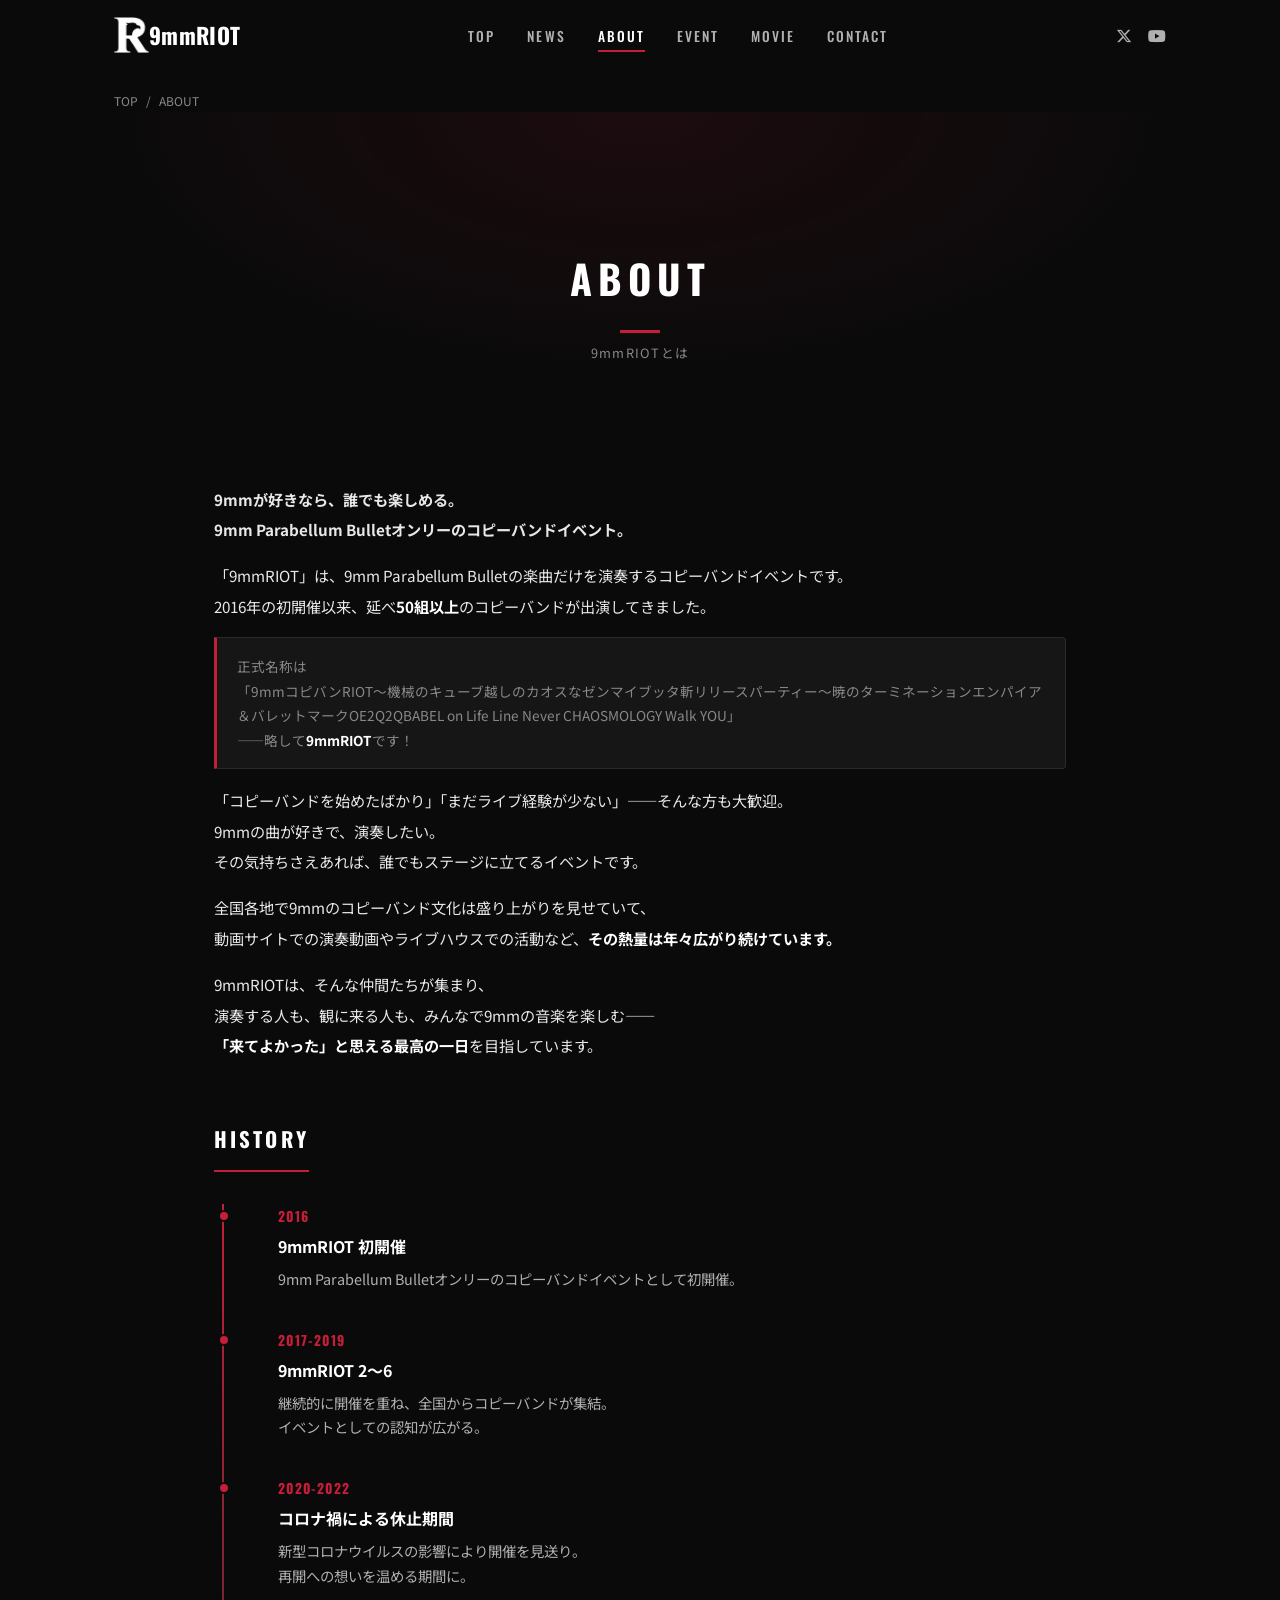
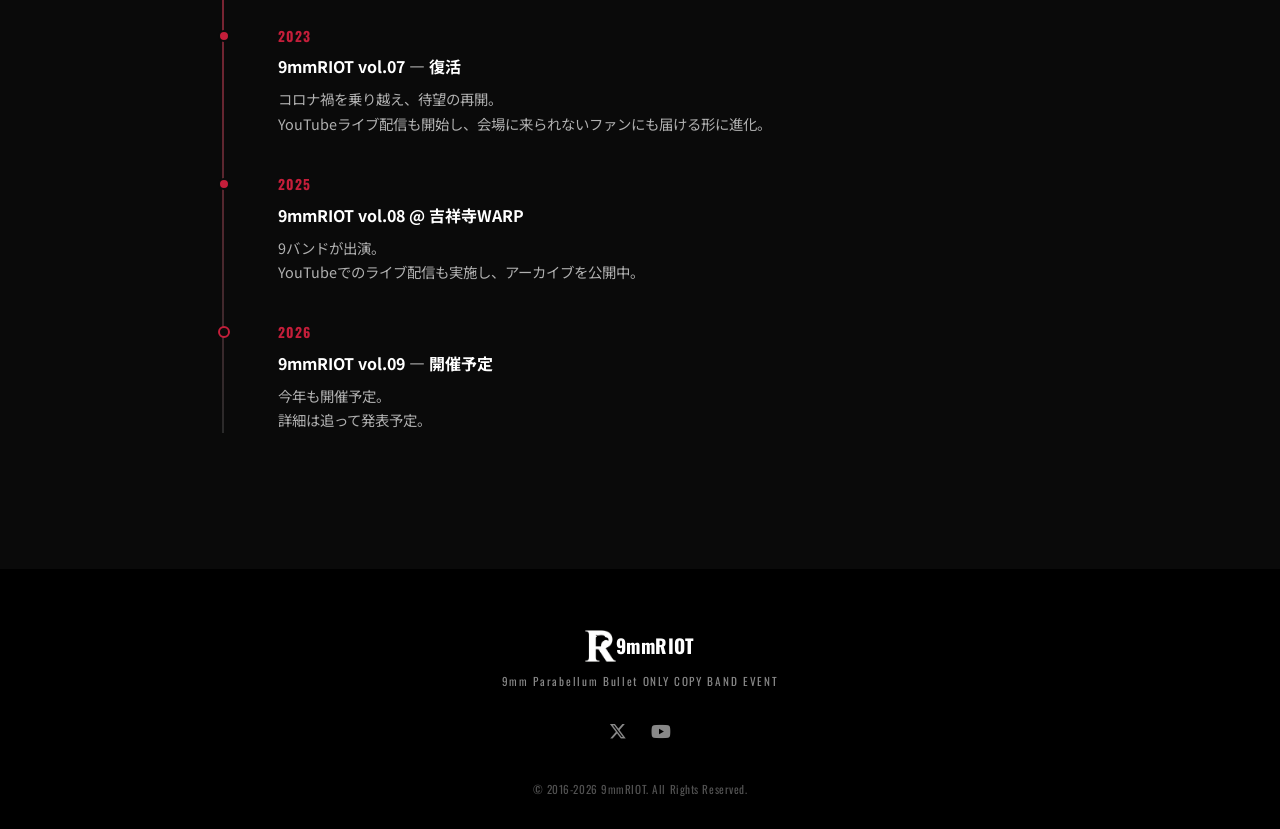
==== pages/about.html @ bd8f4d12 "HISTORY: 「過去最多の」を削除" ====
<!DOCTYPE html>
<html lang="ja">
<head>
  <meta charset="UTF-8">
  <meta name="viewport" content="width=device-width, initial-scale=1.0">
  <title>ABOUT - 9mmRIOT</title>
  <meta name="description" content="9mmRIOTについて。2016年から続く9mm Parabellum Bulletオンリーのコピーバンドイベントの歴史と想い。">
  <link rel="icon" href="../favicon.svg" type="image/svg+xml">
  <link rel="icon" href="../images/logo.png" type="image/png">
  <link rel="apple-touch-icon" href="../images/logo.png">
  <link rel="preconnect" href="https://fonts.googleapis.com">
  <link rel="preconnect" href="https://fonts.gstatic.com" crossorigin>
  <link href="https://fonts.googleapis.com/css2?family=Noto+Sans+JP:wght@400;500;700;900&family=Oswald:wght@400;500;600;700&display=swap" rel="stylesheet">
  <link rel="stylesheet" href="https://cdnjs.cloudflare.com/ajax/libs/font-awesome/6.5.1/css/all.min.css">
  <link rel="stylesheet" href="../CSS/style.css">
</head>
<body>

  <!-- HEADER -->
  <header class="site-header scrolled" id="header">
    <div class="header-inner">
      <a href="../index.html" class="site-logo">
        <img src="../images/logo.png" alt="9mmRIOT" class="logo-img">
        <span class="logo-text"><span class="logo-9mm">9mm</span><span class="logo-riot">RIOT</span></span>
      </a>
      <nav class="global-nav" id="globalNav">
        <ul class="nav-list">
          <li><a href="../index.html" class="nav-link">TOP</a></li>
          <li><a href="../index.html#news" class="nav-link">NEWS</a></li>
          <li><a href="about.html" class="nav-link active">ABOUT</a></li>
          <li><a href="event.html" class="nav-link">EVENT</a></li>
          <li><a href="../index.html#movie" class="nav-link">MOVIE</a></li>
          <li><a href="../index.html#contact" class="nav-link">CONTACT</a></li>
        </ul>
      </nav>
      <div class="header-sns">
        <a href="https://x.com/9mmRIOT" target="_blank" rel="noopener" aria-label="X (Twitter)"><i class="fa-brands fa-x-twitter"></i></a>
        <a href="https://www.youtube.com/channel/UCzkWViUs8ESkLUqMBKte0iw" target="_blank" rel="noopener" aria-label="YouTube"><i class="fa-brands fa-youtube"></i></a>
      </div>
      <button class="hamburger" id="hamburger" aria-label="メニューを開く">
        <span></span><span></span><span></span>
      </button>
    </div>
  </header>

  <!-- BREADCRUMB -->
  <div class="breadcrumb">
    <a href="../index.html">TOP</a><span>/</span>ABOUT
  </div>

  <!-- PAGE HEADER -->
  <div class="page-header">
    <div class="container">
      <h1 class="section-title">ABOUT</h1>
      <p class="section-subtitle">9mmRIOTとは</p>
    </div>
  </div>

  <!-- PAGE BODY -->
  <div class="page-body">
    <div class="container">

      <!-- 理念 -->
      <section class="about-section">
        <div class="about-section-block">
          <p class="about-page-lead">
            9mmが好きなら、誰でも楽しめる。<br>
            9mm Parabellum Bulletオンリーのコピーバンドイベント。
          </p>
          <p>
            「9mmRIOT」は、9mm Parabellum Bulletの楽曲だけを演奏するコピーバンドイベントです。<br>
            2016年の初開催以来、延べ<strong>50組以上</strong>のコピーバンドが出演してきました。
          </p>
          <p class="about-fullname">
            正式名称は<br>
            「9mmコピバンRIOT〜機械のキューブ越しのカオスなゼンマイブッタ斬リリースパーティー〜暁のターミネーションエンパイア＆バレットマークOE2Q2QBABEL on Life Line Never CHAOSMOLOGY Walk YOU」<br>
            ——略して<strong>9mmRIOT</strong>です！
          </p>
          <p>
            「コピーバンドを始めたばかり」「まだライブ経験が少ない」——そんな方も大歓迎。<br>
            9mmの曲が好きで、演奏したい。<br>
            その気持ちさえあれば、誰でもステージに立てるイベントです。
          </p>
          <p>
            全国各地で9mmのコピーバンド文化は盛り上がりを見せていて、<br>
            動画サイトでの演奏動画やライブハウスでの活動など、<strong>その熱量は年々広がり続けています。</strong>
          </p>
          <p>
            9mmRIOTは、そんな仲間たちが集まり、<br>
            演奏する人も、観に来る人も、みんなで9mmの音楽を楽しむ——<br>
            <strong>「来てよかった」と思える最高の一日</strong>を目指しています。
          </p>
        </div>
      </section>

      <!-- ヒストリー -->
      <section class="about-section">
        <h2 class="about-section-title">HISTORY</h2>
        <div class="timeline">
          <div class="timeline-item">
            <div class="timeline-year">2016</div>
            <div class="timeline-content">
              <h3>9mmRIOT 初開催</h3>
              <p>9mm Parabellum Bulletオンリーのコピーバンドイベントとして初開催。</p>
            </div>
          </div>
          <div class="timeline-item">
            <div class="timeline-year">2017-2019</div>
            <div class="timeline-content">
              <h3>9mmRIOT 2〜6</h3>
              <p>継続的に開催を重ね、全国からコピーバンドが集結。<br>イベントとしての認知が広がる。</p>
            </div>
          </div>
          <div class="timeline-item">
            <div class="timeline-year">2020-2022</div>
            <div class="timeline-content">
              <h3>コロナ禍による休止期間</h3>
              <p>新型コロナウイルスの影響により開催を見送り。<br>再開への想いを温める期間に。</p>
            </div>
          </div>
          <div class="timeline-item">
            <div class="timeline-year">2023</div>
            <div class="timeline-content">
              <h3>9mmRIOT vol.07 — 復活</h3>
              <p>コロナ禍を乗り越え、待望の再開。<br>YouTubeライブ配信も開始し、会場に来られないファンにも届ける形に進化。</p>
            </div>
          </div>
          <div class="timeline-item">
            <div class="timeline-year">2025</div>
            <div class="timeline-content">
              <h3>9mmRIOT vol.08 @ 吉祥寺WARP</h3>
              <p>9バンドが出演。<br>YouTubeでのライブ配信も実施し、アーカイブを公開中。</p>
            </div>
          </div>
          <div class="timeline-item timeline-item-next">
            <div class="timeline-year">2026</div>
            <div class="timeline-content">
              <h3>9mmRIOT vol.09 — 開催予定</h3>
              <p>今年も開催予定。<br>詳細は追って発表予定。</p>
            </div>
          </div>
        </div>
      </section>

    </div>
  </div>

  <!-- FOOTER -->
  <footer class="site-footer">
    <div class="footer-inner">
      <div class="footer-logo">
        <img src="../images/logo.png" alt="9mmRIOT" class="logo-img">
        <span class="logo-text"><span class="logo-9mm">9mm</span><span class="logo-riot">RIOT</span></span>
      </div>
      <p class="footer-desc">9mm Parabellum Bullet ONLY COPY BAND EVENT</p>
      <div class="footer-sns">
        <a href="https://x.com/9mmRIOT" target="_blank" rel="noopener" aria-label="X (Twitter)"><i class="fa-brands fa-x-twitter"></i></a>
        <a href="https://www.youtube.com/channel/UCzkWViUs8ESkLUqMBKte0iw" target="_blank" rel="noopener" aria-label="YouTube"><i class="fa-brands fa-youtube"></i></a>
      </div>
      <p class="footer-copy">&copy; 2016-2026 9mmRIOT. All Rights Reserved.</p>
    </div>
  </footer>


  <!-- Back to Top -->
  <a href="#" class="back-to-top" id="backToTop" aria-label="ページトップへ戻る">
    <i class="fa-solid fa-angle-up"></i>
  </a>
  <script src="../JS/main.js"></script>
</body>
</html>
---- CSS/style.css ----
/* ============================================================
   9mmRIOT - Official Website Stylesheet
   Design: Dark rock aesthetic with red accents
   Reference: 9mm.jp (clean, professional band site)
   ============================================================ */

/* ---------- CSS Custom Properties ---------- */
:root {
  /* Colors */
  --color-bg: #0a0a0a;
  --color-bg-section: #111111;
  --color-bg-alt: #1a1a1a;
  --color-bg-card: #161616;
  --color-text: #e8e8e8;
  --color-text-muted: #b0b0b0;
  --color-text-dim: #888888;
  --color-white: #ffffff;
  --color-black: #000000;
  --color-accent: #c41e3a;
  --color-accent-hover: #e02040;
  --color-accent-dark: #8b1528;
  --color-border: #2a2a2a;
  --color-border-light: #333333;

  /* Typography */
  --font-ja: 'Noto Sans JP', 'Hiragino Kaku Gothic ProN', 'Yu Gothic', sans-serif;
  --font-en: 'Oswald', 'Noto Sans JP', sans-serif;

  /* Spacing */
  --section-padding: 100px;
  --container-width: 1100px;

  /* Transitions */
  --transition-fast: 0.2s ease;
  --transition-base: 0.3s ease;
  --transition-slow: 0.6s ease;

  /* Header */
  --header-height: 70px;
}

/* ---------- Reset & Base ---------- */
*,
*::before,
*::after {
  margin: 0;
  padding: 0;
  box-sizing: border-box;
}

html {
  scroll-behavior: smooth;
  font-size: 16px;
  -webkit-text-size-adjust: 100%;
}

body {
  font-family: var(--font-ja);
  background-color: var(--color-bg);
  color: var(--color-text);
  line-height: 1.8;
  overflow-x: hidden;
  -webkit-font-smoothing: antialiased;
  -moz-osx-font-smoothing: grayscale;
  opacity: 0;
  transition: opacity 0.15s ease;
}

body.is-loaded {
  opacity: 1;
}

a {
  color: inherit;
  text-decoration: none;
  transition: color var(--transition-fast);
}

img {
  max-width: 100%;
  height: auto;
  vertical-align: middle;
}

ul, ol {
  list-style: none;
}

.container {
  max-width: var(--container-width);
  margin: 0 auto;
  padding: 0 24px;
}

.pc-only {
  display: inline;
}

/* ---------- Selection ---------- */
::selection {
  background-color: var(--color-accent);
  color: var(--color-white);
}

/* ---------- Scrollbar ---------- */
::-webkit-scrollbar {
  width: 8px;
}
::-webkit-scrollbar-track {
  background: var(--color-bg);
}
::-webkit-scrollbar-thumb {
  background: var(--color-border-light);
  border-radius: 4px;
}
::-webkit-scrollbar-thumb:hover {
  background: var(--color-accent);
}

/* ============================================================
   HEADER
   ============================================================ */
.site-header {
  position: fixed;
  top: 0;
  left: 0;
  width: 100%;
  height: var(--header-height);
  z-index: 1000;
  transition: background-color var(--transition-base), box-shadow var(--transition-base);
}

.site-header.scrolled {
  background-color: rgba(10, 10, 10, 0.95);
  backdrop-filter: blur(10px);
  box-shadow: 0 1px 20px rgba(0, 0, 0, 0.5);
}

.header-inner {
  max-width: var(--container-width);
  margin: 0 auto;
  padding: 0 24px;
  height: 100%;
  display: flex;
  align-items: center;
  justify-content: space-between;
}

/* Logo */
.site-logo {
  display: flex;
  align-items: center;
  gap: 0;
  z-index: 1001;
}

.logo-text {
  font-family: var(--font-en);
  font-size: 1.4rem;
  font-weight: 700;
  letter-spacing: 0.02em;
  display: flex;
  align-items: baseline;
}

.logo-9mm {
  color: var(--color-white);
}

.logo-riot {
  color: var(--color-white);
  font-weight: 900;
}

.logo-img {
  height: 36px;
  width: auto;
  display: block;
}

/* Navigation */
.global-nav {
  flex: 1;
  display: flex;
  justify-content: center;
}

.nav-list {
  display: flex;
  gap: 32px;
}

.nav-link {
  font-family: var(--font-en);
  font-size: 0.85rem;
  font-weight: 500;
  letter-spacing: 0.15em;
  color: var(--color-text-muted);
  position: relative;
  padding: 4px 0;
}

.nav-link::after {
  content: '';
  position: absolute;
  bottom: -2px;
  left: 0;
  width: 0;
  height: 2px;
  background-color: var(--color-accent);
  transition: width var(--transition-base);
}

.nav-link:hover,
.nav-link.active {
  color: var(--color-white);
}

.nav-link:hover::after,
.nav-link.active::after {
  width: 100%;
}

/* Header SNS */
.header-sns {
  display: flex;
  gap: 16px;
}

.header-sns a {
  color: var(--color-text-muted);
  font-size: 1rem;
  transition: color var(--transition-fast);
}

.header-sns a:hover {
  color: var(--color-accent);
}

/* Hamburger */
.hamburger {
  display: none;
  background: none;
  border: none;
  cursor: pointer;
  width: 30px;
  height: 20px;
  position: relative;
  z-index: 1001;
}

.hamburger span {
  display: block;
  width: 100%;
  height: 2px;
  background-color: var(--color-white);
  position: absolute;
  left: 0;
  transition: var(--transition-base);
}

.hamburger span:nth-child(1) { top: 0; }
.hamburger span:nth-child(2) { top: 50%; transform: translateY(-50%); }
.hamburger span:nth-child(3) { bottom: 0; }

.hamburger.active span:nth-child(1) {
  top: 50%;
  transform: translateY(-50%) rotate(45deg);
}

.hamburger.active span:nth-child(2) {
  opacity: 0;
}

.hamburger.active span:nth-child(3) {
  bottom: 50%;
  transform: translateY(50%) rotate(-45deg);
}

/* ============================================================
   HERO
   ============================================================ */
.hero {
  position: relative;
  height: 100vh;
  min-height: 600px;
  display: flex;
  align-items: center;
  justify-content: center;
  overflow: hidden;
  background:
    radial-gradient(ellipse at 20% 50%, rgba(196, 30, 58, 0.15) 0%, transparent 60%),
    radial-gradient(ellipse at 80% 50%, rgba(196, 30, 58, 0.08) 0%, transparent 60%),
    linear-gradient(180deg, #0a0a0a 0%, #111 50%, #0a0a0a 100%);
}

.hero-overlay {
  position: absolute;
  inset: 0;
  background:
    repeating-linear-gradient(
      0deg,
      transparent,
      transparent 2px,
      rgba(0, 0, 0, 0.03) 2px,
      rgba(0, 0, 0, 0.03) 4px
    );
  pointer-events: none;
}

.hero-particles {
  position: absolute;
  inset: 0;
  pointer-events: none;
}

.hero-content {
  text-align: center;
  z-index: 1;
  animation: heroFadeIn 1.2s ease-out;
}

@keyframes heroFadeIn {
  from {
    opacity: 0;
    transform: translateY(30px);
  }
  to {
    opacity: 1;
    transform: translateY(0);
  }
}

.hero-sub {
  font-family: var(--font-en);
  font-size: 0.85rem;
  letter-spacing: 0.3em;
  color: var(--color-text-muted);
  margin-bottom: 16px;
  font-weight: 400;
}

.hero-title {
  font-family: var(--font-en);
  font-size: clamp(4rem, 12vw, 9rem);
  font-weight: 900;
  line-height: 1;
  letter-spacing: 0.02em;
  margin-bottom: 12px;
}

.hero-title-9mm {
  color: var(--color-white);
}

.hero-title-riot {
  color: var(--color-white);
  text-shadow: 0 0 40px rgba(255, 255, 255, 0.15);
}

.hero-since {
  font-family: var(--font-en);
  font-size: 0.9rem;
  letter-spacing: 0.25em;
  color: var(--color-text-dim);
  margin-bottom: 40px;
}

.hero-cta {
  display: flex;
  gap: 16px;
  justify-content: center;
}

/* Hero scroll indicator */
.hero-scroll {
  position: absolute;
  bottom: 30px;
  left: 50%;
  transform: translateX(-50%);
  display: flex;
  flex-direction: column;
  align-items: center;
  gap: 8px;
  z-index: 1;
}

.hero-scroll span {
  font-family: var(--font-en);
  font-size: 0.65rem;
  letter-spacing: 0.2em;
  color: var(--color-text-dim);
}

.hero-scroll-line {
  width: 1px;
  height: 40px;
  background: linear-gradient(to bottom, var(--color-accent), transparent);
  animation: scrollLine 2s ease-in-out infinite;
}

@keyframes scrollLine {
  0% { transform: scaleY(0); transform-origin: top; }
  50% { transform: scaleY(1); transform-origin: top; }
  51% { transform: scaleY(1); transform-origin: bottom; }
  100% { transform: scaleY(0); transform-origin: bottom; }
}

/* ============================================================
   BUTTONS
   ============================================================ */
.btn {
  display: inline-flex;
  align-items: center;
  gap: 8px;
  font-family: var(--font-en);
  font-size: 0.85rem;
  font-weight: 600;
  letter-spacing: 0.15em;
  padding: 14px 36px;
  border-radius: 2px;
  transition: all var(--transition-base);
  cursor: pointer;
  border: none;
}

.btn-primary {
  background-color: var(--color-accent);
  color: var(--color-white);
}

.btn-primary:hover {
  background-color: var(--color-accent-hover);
  transform: translateY(-2px);
  box-shadow: 0 4px 20px rgba(196, 30, 58, 0.4);
}

.btn-outline {
  background: transparent;
  color: var(--color-white);
  border: 1px solid var(--color-border-light);
}

.btn-outline:hover {
  border-color: var(--color-accent);
  color: var(--color-accent);
  transform: translateY(-2px);
}

.btn-more {
  background: transparent;
  color: var(--color-white);
  padding: 12px 28px;
  border: 1px solid var(--color-border-light);
  border-radius: 2px;
  font-size: 0.8rem;
}

.btn-more:hover {
  color: var(--color-accent);
  border-color: var(--color-accent);
  transform: translateY(-2px);
}

.btn-more i {
  font-size: 0.7rem;
  transition: transform var(--transition-base);
}

.btn-more:hover i {
  transform: translateX(4px);
}

/* ============================================================
   SECTIONS (Common)
   ============================================================ */
.section {
  padding: var(--section-padding) 0;
}

.section-news,
.section-event,
.section-movie {
  background-color: var(--color-bg);
}

.section-about,
.section-contact {
  background-color: var(--color-bg-section);
}

.section-header {
  text-align: center;
  margin-bottom: 60px;
}

.section-title {
  font-family: var(--font-en);
  font-size: 2.2rem;
  font-weight: 700;
  letter-spacing: 0.15em;
  color: var(--color-white);
  position: relative;
  display: inline-block;
}

.section-title::after {
  content: '';
  display: block;
  width: 40px;
  height: 3px;
  background-color: var(--color-accent);
  margin: 16px auto 0;
}

.section-subtitle {
  font-size: 0.8rem;
  color: var(--color-text-dim);
  margin-top: 8px;
  letter-spacing: 0.1em;
}

.section-more {
  text-align: center;
  margin-top: 40px;
}

/* ============================================================
   NEWS SECTION
   ============================================================ */
.news-list {
  max-width: 800px;
  margin: 0 auto;
}

.news-item {
  display: flex;
  align-items: center;
  gap: 16px;
  padding: 20px 0;
  border-bottom: 1px solid var(--color-border);
  opacity: 0;
  transform: translateY(20px);
  transition: opacity 0.6s ease, transform 0.6s ease;
}

.news-item.is-visible {
  opacity: 1;
  transform: translateY(0);
}

.news-date {
  font-family: var(--font-en);
  font-size: 0.85rem;
  color: var(--color-text-dim);
  letter-spacing: 0.05em;
  flex-shrink: 0;
  width: 100px;
}

.news-tag {
  font-family: var(--font-en);
  font-size: 0.65rem;
  font-weight: 600;
  letter-spacing: 0.1em;
  padding: 3px 12px;
  border-radius: 2px;
  flex-shrink: 0;
}

.tag-event {
  background-color: var(--color-accent);
  color: var(--color-white);
}

.tag-info {
  background-color: var(--color-border-light);
  color: var(--color-text);
}

.tag-entry {
  background-color: #2d6a4f;
  color: var(--color-white);
}

.tag-media {
  background-color: #4a4e91;
  color: var(--color-white);
}

.news-link {
  font-size: 0.95rem;
  flex: 1;
}

.news-link:hover {
  color: var(--color-accent);
}

/* ============================================================
   ABOUT SECTION
   ============================================================ */
.about-content {
  display: flex;
  gap: 60px;
  align-items: center;
  opacity: 0;
  transform: translateY(30px);
  transition: opacity 0.8s ease, transform 0.8s ease;
}

.about-content.is-visible {
  opacity: 1;
  transform: translateY(0);
}

.about-text {
  flex: 1;
}

.about-lead {
  font-size: 1.2rem;
  font-weight: 700;
  margin-bottom: 20px;
  line-height: 2;
  color: var(--color-white);
}

.about-text p {
  margin-bottom: 16px;
  font-size: 0.95rem;
  color: var(--color-text);
}

.about-text strong {
  color: var(--color-white);
}

.about-stats {
  display: flex;
  gap: 40px;
  margin: 36px 0;
  padding: 28px 0;
  border-top: 1px solid var(--color-border);
  border-bottom: 1px solid var(--color-border);
}

.stat-item {
  text-align: center;
  flex: 1;
}

.stat-value {
  display: flex;
  align-items: baseline;
  justify-content: center;
  height: 2.5rem;
}

.stat-number {
  font-family: var(--font-en);
  font-size: 2.5rem;
  font-weight: 700;
  color: var(--color-accent);
  line-height: 1;
}

.stat-suffix {
  font-family: var(--font-en);
  font-size: 1.5rem;
  font-weight: 700;
  color: var(--color-accent);
}

.stat-label {
  display: block;
  font-size: 0.75rem;
  color: var(--color-text-dim);
  margin-top: 8px;
  letter-spacing: 0.05em;
}

.about-image {
  flex: 0 0 380px;
}

.about-image-placeholder {
  width: 100%;
  aspect-ratio: 4 / 3;
  background:
    linear-gradient(135deg, var(--color-bg-alt) 0%, var(--color-bg-card) 100%);
  border: 1px solid var(--color-border);
  display: flex;
  flex-direction: column;
  align-items: center;
  justify-content: center;
  gap: 12px;
  color: var(--color-text-dim);
  border-radius: 2px;
}

.about-image-placeholder i {
  font-size: 3rem;
  opacity: 0.4;
}

.about-image-placeholder span {
  font-family: var(--font-en);
  font-size: 0.75rem;
  letter-spacing: 0.15em;
  opacity: 0.5;
}

/* ============================================================
   EVENT SECTION
   ============================================================ */

/* Next Event Card */
.event-card-next {
  position: relative;
  background-color: var(--color-bg-card);
  border: 1px solid var(--color-border);
  border-radius: 4px;
  overflow: hidden;
  margin-bottom: 60px;
  opacity: 0;
  transform: translateY(30px);
  transition: opacity 0.8s ease, transform 0.8s ease;
}

.event-card-next.is-visible {
  opacity: 1;
  transform: translateY(0);
}

.event-card-badge {
  position: absolute;
  top: 20px;
  left: 20px;
  font-family: var(--font-en);
  font-size: 0.7rem;
  font-weight: 700;
  letter-spacing: 0.2em;
  background-color: var(--color-accent);
  color: var(--color-white);
  padding: 4px 16px;
  border-radius: 2px;
  z-index: 1;
}

.event-card-inner {
  display: flex;
  flex-direction: column;
}

.event-card-visual {
  width: 100%;
  position: relative;
}

.event-card-visual-placeholder {
  width: 100%;
  min-height: 200px;
  background:
    radial-gradient(circle at center, rgba(196, 30, 58, 0.2) 0%, transparent 70%),
    linear-gradient(135deg, #1a1a1a, #0d0d0d);
  display: flex;
  align-items: center;
  justify-content: center;
}

.event-number {
  font-family: var(--font-en);
  font-size: 10rem;
  font-weight: 900;
  color: rgba(196, 30, 58, 0.15);
  line-height: 1;
}

.event-card-flyer-img {
  width: 100%;
  height: 100%;
  object-fit: contain;
  background-color: var(--color-black);
}

.event-card-info {
  flex: 1;
  padding: 50px 40px;
}

.event-card-title {
  font-family: var(--font-en);
  font-size: 2rem;
  font-weight: 700;
  letter-spacing: 0.05em;
  color: var(--color-white);
  margin-bottom: 28px;
}

.event-card-meta {
  margin-bottom: 32px;
}

.meta-row {
  display: flex;
  gap: 16px;
  padding: 12px 0;
  border-bottom: 1px solid var(--color-border);
}

.meta-row dt {
  font-size: 0.85rem;
  color: var(--color-text-dim);
  flex: 0 0 100px;
  display: flex;
  align-items: center;
  gap: 8px;
}

.meta-row dt i {
  color: var(--color-accent);
  width: 16px;
  text-align: center;
}

.meta-row dd {
  font-size: 0.95rem;
  color: var(--color-text);
}

/* Past Events */
.past-events-heading {
  font-family: var(--font-en);
  font-size: 1rem;
  font-weight: 600;
  letter-spacing: 0.15em;
  color: var(--color-text-dim);
  margin-bottom: 24px;
  text-align: center;
}

.past-events-grid {
  display: grid;
  grid-template-columns: repeat(4, 1fr);
  gap: 16px;
}

.past-event-card {
  background-color: var(--color-bg-card);
  border: 1px solid var(--color-border);
  border-radius: 4px;
  padding: 28px 24px;
  display: flex;
  align-items: center;
  gap: 20px;
  transition: border-color var(--transition-base), transform var(--transition-base);
  opacity: 0;
  transform: translateY(20px);
  transition: opacity 0.6s ease, transform 0.6s ease, border-color 0.3s ease;
}

.past-event-card.is-visible {
  opacity: 1;
  transform: translateY(0);
}

a.past-event-card {
  text-decoration: none;
  cursor: pointer;
}

.past-event-card:hover {
  border-color: var(--color-accent-dark);
}

.past-event-number {
  font-family: var(--font-en);
  font-size: 2.5rem;
  font-weight: 900;
  color: var(--color-accent);
  opacity: 0.6;
  line-height: 1;
  flex-shrink: 0;
  min-width: 50px;
  text-align: center;
}

.past-event-info h4 {
  font-family: var(--font-en);
  font-size: 0.95rem;
  font-weight: 600;
  letter-spacing: 0.05em;
  color: var(--color-white);
  margin-bottom: 4px;
}

.past-event-date,
.past-event-venue,
.past-event-bands {
  font-size: 0.8rem;
  color: var(--color-text-dim);
  line-height: 1.5;
}

/* ============================================================
   MOVIE SECTION
   ============================================================ */
.movie-content {
  max-width: 800px;
  margin: 0 auto;
  opacity: 0;
  transform: translateY(30px);
  transition: opacity 0.8s ease, transform 0.8s ease;
}

.movie-content.is-visible {
  opacity: 1;
  transform: translateY(0);
}

.movie-embed {
  position: relative;
  width: 100%;
  aspect-ratio: 16 / 9;
  margin-bottom: 24px;
  border-radius: 4px;
  overflow: hidden;
}

.movie-embed iframe {
  width: 100%;
  height: 100%;
  border: none;
}

.movie-thumbnail-link {
  display: block;
  position: relative;
  width: 100%;
  height: 100%;
}

.movie-thumbnail-img {
  width: 100%;
  height: 100%;
  object-fit: cover;
  display: block;
}

.movie-play-btn {
  position: absolute;
  top: 50%;
  left: 50%;
  transform: translate(-50%, -50%);
  width: 72px;
  height: 72px;
  background: rgba(196, 30, 58, 0.9);
  border-radius: 50%;
  display: flex;
  align-items: center;
  justify-content: center;
  transition: background var(--transition-base), transform var(--transition-base);
}

.movie-play-btn i {
  color: var(--color-white);
  font-size: 1.5rem;
  margin-left: 4px;
}

.movie-thumbnail-link:hover .movie-play-btn {
  background: rgba(224, 32, 64, 0.95);
  transform: translate(-50%, -50%) scale(1.1);
}

.movie-thumbnail-title {
  position: absolute;
  bottom: 0;
  left: 0;
  right: 0;
  padding: 12px 16px;
  background: linear-gradient(transparent, rgba(0, 0, 0, 0.8));
  color: var(--color-white);
  font-size: 0.85rem;
  font-weight: 500;
}

.movie-placeholder {
  width: 100%;
  height: 100%;
  background:
    linear-gradient(135deg, var(--color-bg-alt), var(--color-bg-card));
  border: 1px solid var(--color-border);
  display: flex;
  flex-direction: column;
  align-items: center;
  justify-content: center;
  gap: 12px;
  color: var(--color-text-dim);
}

.movie-placeholder i {
  font-size: 4rem;
  color: var(--color-accent);
  opacity: 0.5;
}

.movie-placeholder p {
  font-size: 0.95rem;
}

.movie-placeholder span {
  font-size: 0.75rem;
  opacity: 0.5;
}

.movie-description {
  text-align: center;
}

.movie-description p {
  font-size: 0.9rem;
  color: var(--color-text-muted);
  margin-bottom: 20px;
}

/* ============================================================
   CONTACT SECTION
   ============================================================ */
.contact-content {
  max-width: 800px;
  margin: 0 auto;
  opacity: 0;
  transform: translateY(30px);
  transition: opacity 0.8s ease, transform 0.8s ease;
}

.contact-content.is-visible {
  opacity: 1;
  transform: translateY(0);
}

.contact-description {
  text-align: center;
  font-size: 0.9rem;
  color: var(--color-text-muted);
  margin-bottom: 24px;
}

.contact-sns-links {
  display: flex;
  justify-content: center;
  gap: 20px;
}

.contact-sns-card {
  background-color: var(--color-bg-card);
  border: 1px solid var(--color-border);
  border-radius: 4px;
  padding: 40px 24px;
  text-align: center;
  display: flex;
  flex-direction: column;
  align-items: center;
  gap: 12px;
  transition: border-color var(--transition-base), transform var(--transition-base);
}

.contact-sns-card:hover {
  border-color: var(--color-accent);
  transform: translateY(-4px);
}

.contact-sns-card i {
  font-size: 2rem;
  color: var(--color-text-muted);
  transition: color var(--transition-base);
}

.contact-sns-card:hover i {
  color: var(--color-accent);
}

.contact-sns-name {
  font-family: var(--font-en);
  font-size: 0.9rem;
  font-weight: 600;
  letter-spacing: 0.1em;
  color: var(--color-white);
}

.contact-sns-id {
  font-size: 0.8rem;
  color: var(--color-text-dim);
}

/* ============================================================
   FOOTER
   ============================================================ */
.site-footer {
  background-color: var(--color-black);
  padding: 60px 0 30px;
  text-align: center;
}

.footer-inner {
  max-width: var(--container-width);
  margin: 0 auto;
  padding: 0 24px;
}

.footer-logo {
  display: flex;
  align-items: center;
  justify-content: center;
  gap: 0;
  margin-bottom: 8px;
}

.footer-logo .logo-img {
  height: 32px;
}

.footer-logo .logo-text {
  font-size: 1.2rem;
}

.footer-desc {
  font-family: var(--font-en);
  font-size: 0.7rem;
  letter-spacing: 0.15em;
  color: var(--color-text-dim);
  margin-bottom: 24px;
}

.footer-sns {
  display: flex;
  justify-content: center;
  gap: 24px;
  margin-bottom: 32px;
}

.footer-sns a {
  color: var(--color-text-dim);
  font-size: 1.1rem;
  transition: color var(--transition-fast);
}

.footer-sns a:hover {
  color: var(--color-accent);
}

.footer-copy {
  font-family: var(--font-en);
  font-size: 0.7rem;
  color: var(--color-text-dim);
  letter-spacing: 0.05em;
  opacity: 0.6;
}

/* ============================================================
   BACK TO TOP
   ============================================================ */
.back-to-top {
  position: fixed;
  bottom: 30px;
  right: 30px;
  width: 44px;
  height: 44px;
  background-color: var(--color-accent);
  color: var(--color-white);
  display: flex;
  align-items: center;
  justify-content: center;
  border-radius: 2px;
  font-size: 1rem;
  z-index: 900;
  opacity: 0;
  visibility: hidden;
  transform: translateY(10px);
  transition: all var(--transition-base);
}

.back-to-top.is-visible {
  opacity: 1;
  visibility: visible;
  transform: translateY(0);
}

.back-to-top:hover {
  background-color: var(--color-accent-hover);
  transform: translateY(-3px);
}

/* ============================================================
   SCROLL ANIMATIONS
   ============================================================ */
[data-aos="fade-up"] {
  opacity: 0;
  transform: translateY(30px);
  transition: opacity 0.7s ease, transform 0.7s ease;
}

[data-aos="fade-up"].is-visible {
  opacity: 1;
  transform: translateY(0);
}

/* ============================================================
   SUB PAGE COMMON STYLES
   ============================================================ */
.page-header {
  padding-top: calc(var(--header-height) + 60px);
  padding-bottom: 60px;
  text-align: center;
  background:
    radial-gradient(ellipse at 50% 0%, rgba(196, 30, 58, 0.1) 0%, transparent 60%),
    var(--color-bg);
}

.page-header .section-title {
  font-size: 2.5rem;
}

.page-body {
  padding: 60px 0 100px;
}

.page-body .container {
  max-width: 900px;
}

/* Breadcrumb */
.breadcrumb {
  max-width: var(--container-width);
  margin: 0 auto;
  padding: calc(var(--header-height) + 20px) 24px 0;
  font-size: 0.75rem;
  color: var(--color-text-dim);
}

.breadcrumb a {
  color: var(--color-text-dim);
}

.breadcrumb a:hover {
  color: var(--color-accent);
}

.breadcrumb span {
  margin: 0 8px;
}

/* ============================================================
   SUB PAGE: ABOUT
   ============================================================ */
.about-section {
  margin-bottom: 60px;
}

.about-section:last-child {
  margin-bottom: 0;
}

.about-section-title {
  font-family: var(--font-en);
  font-size: 1.3rem;
  font-weight: 700;
  letter-spacing: 0.15em;
  color: var(--color-white);
  margin-bottom: 32px;
  padding-bottom: 12px;
  border-bottom: 2px solid var(--color-accent);
  display: inline-block;
}

.about-page-lead {
  font-size: 1.3rem;
  font-weight: 700;
  line-height: 2.2;
  color: var(--color-white);
  margin-bottom: 28px;
}

.about-section-block p {
  font-size: 0.95rem;
  line-height: 2;
  margin-bottom: 16px;
  color: var(--color-text);
}

.about-section-block strong {
  color: var(--color-white);
}

.about-fullname {
  font-size: 0.85rem !important;
  color: var(--color-text-dim) !important;
  padding: 16px 20px;
  background-color: var(--color-bg-card);
  border: 1px solid var(--color-border);
  border-left: 3px solid var(--color-accent);
  border-radius: 0 4px 4px 0;
  line-height: 1.8 !important;
}

/* Timeline */
.timeline {
  position: relative;
  padding-left: 40px;
}

.timeline::before {
  content: '';
  position: absolute;
  left: 8px;
  top: 0;
  bottom: 0;
  width: 2px;
  background: linear-gradient(to bottom, var(--color-accent), var(--color-border));
}

.timeline-item {
  position: relative;
  margin-bottom: 36px;
  padding-left: 24px;
}

.timeline-item::before {
  content: '';
  position: absolute;
  left: -36px;
  top: 6px;
  width: 12px;
  height: 12px;
  background-color: var(--color-accent);
  border-radius: 50%;
  border: 2px solid var(--color-bg);
}

.timeline-item-next::before {
  background-color: var(--color-bg);
  border: 2px solid var(--color-accent);
  animation: pulse 2s ease-in-out infinite;
}

@keyframes pulse {
  0%, 100% { box-shadow: 0 0 0 0 rgba(196, 30, 58, 0.4); }
  50% { box-shadow: 0 0 0 8px rgba(196, 30, 58, 0); }
}

.timeline-year {
  font-family: var(--font-en);
  font-size: 0.85rem;
  font-weight: 700;
  letter-spacing: 0.1em;
  color: var(--color-accent);
  margin-bottom: 4px;
}

.timeline-content h3 {
  font-size: 1rem;
  font-weight: 700;
  color: var(--color-white);
  margin-bottom: 6px;
}

.timeline-content p {
  font-size: 0.9rem;
  color: var(--color-text-muted);
  line-height: 1.7;
}

/* Organizer */
.organizer-card {
  background-color: var(--color-bg-card);
  border: 1px solid var(--color-border);
  border-radius: 4px;
  padding: 36px;
}

.organizer-info h3 {
  font-size: 1.2rem;
  font-weight: 700;
  color: var(--color-white);
  margin-bottom: 4px;
}

.organizer-role {
  font-size: 0.8rem;
  color: var(--color-accent);
  margin-bottom: 16px;
}

.organizer-info p:last-child {
  font-size: 0.9rem;
  color: var(--color-text-muted);
  line-height: 1.8;
}

/* ============================================================
   SUB PAGE: EVENT DETAIL
   ============================================================ */
.event-detail-section {
  margin-bottom: 70px;
}

.event-detail-section:last-child {
  margin-bottom: 0;
}

.event-detail-badge {
  font-family: var(--font-en);
  font-size: 0.7rem;
  font-weight: 700;
  letter-spacing: 0.2em;
  background-color: var(--color-accent);
  color: var(--color-white);
  padding: 4px 16px;
  border-radius: 2px;
  display: inline-block;
  margin-bottom: 16px;
}

.event-detail-title {
  font-family: var(--font-en);
  font-size: 2.5rem;
  font-weight: 900;
  letter-spacing: 0.05em;
  color: var(--color-white);
  margin-bottom: 8px;
}

.event-detail-subtitle {
  font-family: var(--font-en);
  font-size: 0.8rem;
  letter-spacing: 0.15em;
  color: var(--color-text-dim);
  margin-bottom: 36px;
}

.event-detail-table {
  margin-bottom: 24px;
}

.event-detail-table table {
  width: 100%;
  border-collapse: collapse;
}

.event-detail-table th,
.event-detail-table td {
  padding: 14px 16px;
  border-bottom: 1px solid var(--color-border);
  text-align: left;
  font-size: 0.9rem;
}

.event-detail-table th {
  width: 140px;
  color: var(--color-text-dim);
  font-weight: 500;
  white-space: nowrap;
}

.event-detail-table th i {
  color: var(--color-accent);
  margin-right: 8px;
  width: 16px;
  text-align: center;
}

.event-detail-table td {
  color: var(--color-text);
}

.event-detail-note {
  background-color: var(--color-bg-card);
  border: 1px solid var(--color-border);
  border-left: 3px solid var(--color-accent);
  padding: 16px 20px;
  border-radius: 0 4px 4px 0;
  margin-bottom: 28px;
}

.event-detail-note p {
  font-size: 0.85rem;
  color: var(--color-text-muted);
}

.event-detail-note i {
  color: var(--color-accent);
  margin-right: 8px;
}

.event-detail-entry-link {
  text-align: center;
}

/* Past Event Detail */
.past-event-detail {
  background-color: var(--color-bg-card);
  border: 1px solid var(--color-border);
  border-radius: 4px;
  margin-bottom: 20px;
  overflow: hidden;
}

.past-event-detail-header {
  display: flex;
  align-items: center;
  justify-content: space-between;
  padding: 20px 24px;
  background-color: rgba(196, 30, 58, 0.05);
  border-bottom: 1px solid var(--color-border);
}

.past-event-detail-header h3 {
  font-family: var(--font-en);
  font-size: 1.2rem;
  font-weight: 700;
  color: var(--color-white);
}

.past-event-detail-date {
  font-family: var(--font-en);
  font-size: 0.85rem;
  color: var(--color-text-dim);
}

.past-event-detail-body {
  padding: 24px;
}

.past-event-summary {
  font-size: 0.9rem;
  color: var(--color-text-muted);
  line-height: 1.7;
}

/* Clickable past event card */
a.past-event-link {
  display: block;
  text-decoration: none;
  position: relative;
  transition: border-color var(--transition-base);
}

a.past-event-link:hover {
  border-color: var(--color-accent);
}

.past-event-arrow {
  position: absolute;
  right: 24px;
  top: 50%;
  transform: translateY(-50%);
  color: var(--color-text-dim);
  transition: color var(--transition-fast), transform var(--transition-fast);
}

a.past-event-link:hover .past-event-arrow {
  color: var(--color-accent);
  transform: translateY(-50%) translateX(4px);
}

/* Past event with flyer thumbnail */
a.past-event-link.has-flyer {
  display: flex;
  align-items: center;
}

.past-event-flyer-thumb {
  width: 150px;
  height: 200px;
  object-fit: cover;
  border-radius: 2px;
  flex-shrink: 0;
  border: 1px solid var(--color-border);
}

.past-event-detail-main {
  flex: 1;
  min-width: 0;
}

a.has-flyer .past-event-detail-header {
  border-bottom: none;
  padding: 0 20px;
  flex-direction: column;
  align-items: flex-start;
  gap: 0;
}

a.has-flyer .past-event-detail-header .past-event-detail-date {
  order: -1;
  margin-bottom: 2px;
}

a.has-flyer .past-event-detail-body {
  padding: 0 20px 0;
}

@media (max-width: 480px) {
  .past-event-flyer-thumb {
    width: 48px;
    height: 64px;
  }
}

.lineup-heading {
  font-size: 0.9rem;
  font-weight: 600;
  color: var(--color-white);
  margin-bottom: 12px;
  margin-top: 20px;
}

.lineup-list {
  list-style: none;
  counter-reset: lineup;
  margin-bottom: 20px;
}

.lineup-list li {
  counter-increment: lineup;
  padding: 8px 0;
  border-bottom: 1px solid var(--color-border);
  font-size: 0.9rem;
  color: var(--color-text);
}

.lineup-list li::before {
  content: counter(lineup) ". ";
  font-family: var(--font-en);
  font-weight: 600;
  color: var(--color-accent);
  margin-right: 8px;
}

.past-event-archive {
  margin-top: 16px;
}

/* ============================================================
   SUB PAGE: EVENT INDIVIDUAL (riot5.html etc.)
   ============================================================ */

/* Layout: flyer + info side by side */
.event-detail-layout {
  display: flex;
  gap: 40px;
  margin-bottom: 50px;
}

.event-flyer {
  flex: 0 0 340px;
}

.event-flyer img {
  width: 100%;
  height: auto;
  border-radius: 4px;
  border: 1px solid var(--color-border);
}

.event-flyer-placeholder {
  width: 100%;
  aspect-ratio: 3 / 4;
  background: linear-gradient(135deg, var(--color-bg-alt), var(--color-bg-card));
  border: 1px dashed var(--color-border-light);
  border-radius: 4px;
  display: flex;
  flex-direction: column;
  align-items: center;
  justify-content: center;
  gap: 8px;
  color: var(--color-text-dim);
}

.event-flyer-placeholder i {
  font-size: 2.5rem;
  opacity: 0.3;
}

.event-flyer-placeholder span {
  font-family: var(--font-en);
  font-size: 0.75rem;
  letter-spacing: 0.15em;
  opacity: 0.5;
}

.flyer-filename {
  font-size: 0.65rem !important;
  opacity: 0.3 !important;
  font-family: monospace !important;
}

.event-detail-info {
  flex: 1;
}

/* Lineup grid */
.event-lineup-section {
  margin-bottom: 50px;
}

.event-lineup-grid {
  list-style: none;
  counter-reset: lineup;
}

.event-lineup-grid li {
  counter-increment: lineup;
  padding: 12px 16px;
  border-bottom: 1px solid var(--color-border);
  font-size: 0.9rem;
  color: var(--color-text);
}

.event-lineup-grid li:last-child {
  border-bottom: none;
}

.event-lineup-grid li::before {
  content: counter(lineup) ".";
  font-family: var(--font-en);
  font-weight: 600;
  color: var(--color-accent);
  margin-right: 10px;
  display: inline-block;
  min-width: 24px;
}

/* Archive section */
.event-archive-section {
  margin-bottom: 50px;
}

.event-archive-video {
  max-width: 640px;
  aspect-ratio: 16 / 9;
  border-radius: 4px;
  overflow: hidden;
  margin-bottom: 16px;
}

.event-archive-note {
  font-size: 0.9rem;
  color: var(--color-text-muted);
  margin-bottom: 16px;
}

/* Page navigation (prev/next) */
.event-page-nav {
  display: flex;
  justify-content: space-between;
  align-items: center;
  padding-top: 40px;
  border-top: 1px solid var(--color-border);
}

.event-page-nav-link {
  font-family: var(--font-en);
  font-size: 0.85rem;
  font-weight: 500;
  letter-spacing: 0.05em;
  color: var(--color-text-muted);
  transition: color var(--transition-fast);
  display: flex;
  align-items: center;
  gap: 8px;
}

.event-page-nav-link:hover {
  color: var(--color-accent);
}

.event-page-nav-link.disabled {
  opacity: 0.3;
  pointer-events: none;
}

.event-page-nav-link.list {
  padding: 8px 20px;
  border: 1px solid var(--color-border);
  border-radius: 2px;
}

.event-page-nav-link.list:hover {
  border-color: var(--color-accent);
}

@media (max-width: 768px) {
  .event-detail-layout {
    flex-direction: column;
    gap: 24px;
  }

  .event-flyer {
    flex: none;
    max-width: 250px;
    margin: 0 auto;
  }

  .event-page-nav-link {
    font-size: 0.75rem;
  }
}

/* ============================================================
   SUB PAGE: NEWS FULL
   ============================================================ */
.news-filter {
  display: flex;
  gap: 8px;
  margin-bottom: 32px;
  flex-wrap: wrap;
}

.news-filter-btn {
  font-family: var(--font-en);
  font-size: 0.75rem;
  font-weight: 600;
  letter-spacing: 0.1em;
  padding: 8px 20px;
  border: 1px solid var(--color-border);
  background: transparent;
  color: var(--color-text-muted);
  border-radius: 2px;
  cursor: pointer;
  transition: all var(--transition-fast);
}

.news-filter-btn:hover {
  border-color: var(--color-accent);
  color: var(--color-accent);
}

.news-filter-btn.active {
  background-color: var(--color-accent);
  border-color: var(--color-accent);
  color: var(--color-white);
}

.news-list-full .news-item {
  opacity: 1;
  transform: none;
}

/* ============================================================
   SUB PAGE: ENTRY
   ============================================================ */
.entry-status {
  text-align: center;
  padding: 40px;
  background-color: var(--color-bg-card);
  border: 1px solid var(--color-border);
  border-radius: 4px;
  margin-bottom: 50px;
}

.entry-status-badge {
  font-family: var(--font-en);
  font-size: 0.75rem;
  font-weight: 700;
  letter-spacing: 0.15em;
  padding: 6px 24px;
  border-radius: 2px;
  display: inline-block;
  margin-bottom: 16px;
}

.status-preparing {
  background-color: var(--color-border-light);
  color: var(--color-text);
}

.status-open {
  background-color: #2d6a4f;
  color: var(--color-white);
}

.entry-status-sns {
  margin-top: 12px;
  font-size: 0.85rem;
  color: var(--color-text-muted);
}

.entry-status-sns a {
  color: var(--color-accent);
  font-weight: 600;
}

.entry-status-sns a:hover {
  text-decoration: underline;
}

.entry-status-sns i {
  margin-right: 4px;
}

.status-closed {
  background-color: var(--color-text-dim);
  color: var(--color-white);
}

.entry-status p {
  font-size: 0.9rem;
  color: var(--color-text-muted);
  line-height: 1.8;
}

.entry-section {
  margin-bottom: 50px;
}

/* Entry Requirements */
.entry-requirements {
  display: grid;
  gap: 16px;
}

.entry-req-item {
  display: flex;
  gap: 20px;
  padding: 24px;
  background-color: var(--color-bg-card);
  border: 1px solid var(--color-border);
  border-radius: 4px;
}

.entry-req-icon {
  flex-shrink: 0;
  width: 48px;
  height: 48px;
  display: flex;
  align-items: center;
  justify-content: center;
  background-color: rgba(196, 30, 58, 0.1);
  border-radius: 4px;
  color: var(--color-accent);
  font-size: 1.2rem;
}

.entry-req-content h3 {
  font-size: 0.95rem;
  font-weight: 700;
  color: var(--color-white);
  margin-bottom: 6px;
}

.entry-req-content p {
  font-size: 0.85rem;
  color: var(--color-text-muted);
  line-height: 1.7;
}

/* Entry Flow */
.entry-flow {
  max-width: 500px;
  margin: 0 auto;
}

.entry-flow-step {
  display: flex;
  gap: 20px;
  padding: 24px;
  background-color: var(--color-bg-card);
  border: 1px solid var(--color-border);
  border-radius: 4px;
}

.entry-flow-number {
  flex-shrink: 0;
  width: 40px;
  height: 40px;
  display: flex;
  align-items: center;
  justify-content: center;
  background-color: var(--color-accent);
  color: var(--color-white);
  font-family: var(--font-en);
  font-size: 1rem;
  font-weight: 700;
  border-radius: 50%;
}

.entry-flow-content h3 {
  font-size: 0.95rem;
  font-weight: 700;
  color: var(--color-white);
  margin-bottom: 4px;
}

.entry-flow-content p {
  font-size: 0.85rem;
  color: var(--color-text-muted);
}

.entry-flow-arrow {
  text-align: center;
  padding: 8px 0;
  color: var(--color-text-dim);
  font-size: 0.8rem;
}

/* Entry Notes */
.entry-notes {
  list-style: none;
}

.entry-notes li {
  padding: 10px 0;
  padding-left: 20px;
  border-bottom: 1px solid var(--color-border);
  font-size: 0.9rem;
  color: var(--color-text-muted);
  position: relative;
}

.entry-notes li::before {
  content: '';
  position: absolute;
  left: 0;
  top: 50%;
  transform: translateY(-50%);
  width: 6px;
  height: 6px;
  background-color: var(--color-accent);
  border-radius: 50%;
}

/* Entry Welcome Box */
.entry-welcome-box {
  background: linear-gradient(135deg, rgba(196, 30, 58, 0.08), rgba(196, 30, 58, 0.02));
  border: 1px solid rgba(196, 30, 58, 0.2);
  border-radius: 4px;
  padding: 32px;
  text-align: center;
}

.entry-welcome-title {
  font-size: 1.1rem;
  font-weight: 700;
  color: var(--color-white);
  margin-bottom: 16px;
}

.entry-welcome-title i {
  color: var(--color-accent);
  margin-right: 8px;
}

.entry-welcome-box p {
  font-size: 0.9rem;
  color: var(--color-text);
  line-height: 2;
}

.entry-note-small {
  font-size: 0.8rem;
  color: var(--color-text-dim);
}

/* Entry Steps (応募の流れ) */
.entry-steps {
  max-width: 600px;
  margin: 0 auto;
}

.entry-step {
  display: flex;
  gap: 20px;
  padding: 24px;
  background-color: var(--color-bg-card);
  border: 1px solid var(--color-border);
  border-radius: 8px;
}

.entry-step-num {
  flex-shrink: 0;
  width: 48px;
  height: 48px;
  display: flex;
  align-items: center;
  justify-content: center;
  background-color: var(--color-accent);
  color: var(--color-white);
  font-family: var(--font-en);
  font-size: 1.3rem;
  font-weight: 900;
  border-radius: 50%;
}

.entry-step-body h3 {
  font-size: 1rem;
  font-weight: 700;
  color: var(--color-white);
  margin-bottom: 8px;
}

.entry-step-body p {
  font-size: 0.85rem;
  color: var(--color-text-muted);
  line-height: 1.8;
}

.entry-step-body a {
  color: var(--color-accent);
  font-weight: 600;
}

.entry-step-body a:hover {
  text-decoration: underline;
}

.entry-step-tip {
  margin-top: 10px;
  padding: 10px 14px;
  background: rgba(196, 30, 58, 0.06);
  border-radius: 4px;
  font-size: 0.8rem;
  color: var(--color-text-muted);
}

.entry-step-tip i {
  color: var(--color-accent);
  margin-right: 6px;
}

.entry-step-warning {
  margin-top: 10px;
  padding: 10px 14px;
  background: rgba(196, 30, 58, 0.1);
  border: 1px solid rgba(196, 30, 58, 0.3);
  border-radius: 4px;
  font-size: 0.8rem;
  color: var(--color-accent);
  font-weight: 500;
  line-height: 1.7;
}

.entry-step-warning i {
  margin-right: 6px;
}

.entry-step-connector {
  width: 2px;
  height: 24px;
  background: linear-gradient(to bottom, var(--color-accent), var(--color-border));
  margin: 0 auto;
}

/* DM Template Box */
.entry-dm-template {
  margin-top: 12px;
  border: 1px solid var(--color-border-light);
  border-radius: 6px;
  overflow: hidden;
}

.entry-dm-label {
  background-color: rgba(196, 30, 58, 0.1);
  padding: 8px 14px;
  font-size: 0.8rem;
  font-weight: 600;
  color: var(--color-white);
}

.entry-dm-label i {
  margin-right: 6px;
  color: var(--color-accent);
}

.entry-dm-content {
  padding: 14px;
  background-color: var(--color-bg-alt);
}

.entry-dm-content p {
  font-size: 0.85rem;
  color: var(--color-text);
  margin-bottom: 6px;
  line-height: 1.6;
}

.entry-dm-content p:last-child {
  margin-bottom: 0;
}

/* Entry Info Grid (募集要項カード) */
.entry-info-grid {
  display: grid;
  grid-template-columns: repeat(2, 1fr);
  gap: 16px;
}

.entry-info-card {
  background-color: var(--color-bg-card);
  border: 1px solid var(--color-border);
  border-radius: 8px;
  padding: 28px 24px;
  text-align: center;
}

.entry-info-card-icon {
  width: 44px;
  height: 44px;
  margin: 0 auto 12px;
  display: flex;
  align-items: center;
  justify-content: center;
  background: rgba(196, 30, 58, 0.1);
  border-radius: 50%;
  color: var(--color-accent);
  font-size: 1.1rem;
}

.entry-info-card h3 {
  font-size: 0.8rem;
  font-weight: 600;
  color: var(--color-text-dim);
  letter-spacing: 0.05em;
  margin-bottom: 8px;
}

.entry-info-card-value {
  font-family: var(--font-en);
  font-size: 2rem;
  font-weight: 900;
  color: var(--color-white);
  line-height: 1.2;
  margin-bottom: 10px;
}

.entry-info-card-value span {
  font-family: var(--font-ja);
  font-size: 0.85rem;
  font-weight: 500;
  color: var(--color-text-muted);
}

.entry-info-card p {
  font-size: 0.78rem;
  color: var(--color-text-dim);
  line-height: 1.7;
}

/* Floor Live Diagram */
.entry-floor-live {
  background-color: var(--color-bg-card);
  border: 1px solid var(--color-border);
  border-radius: 8px;
  padding: 32px;
}

.entry-floor-live > p {
  font-size: 0.9rem;
  color: var(--color-text);
  margin-bottom: 24px;
  text-align: center;
}

.entry-floor-diagram {
  max-width: 500px;
  margin: 0 auto;
}

.floor-stage-label {
  font-size: 0.75rem;
  color: var(--color-text-dim);
  text-align: center;
  margin-bottom: 16px;
  letter-spacing: 0.1em;
}

.floor-positions {
  display: flex;
  align-items: center;
  justify-content: center;
  gap: 8px;
  padding: 20px;
  background: rgba(196, 30, 58, 0.05);
  border: 1px dashed var(--color-border-light);
  border-radius: 8px;
}

.floor-pos {
  display: flex;
  flex-direction: column;
  align-items: center;
  gap: 6px;
  padding: 12px 16px;
  background-color: var(--color-bg);
  border: 1px solid var(--color-border);
  border-radius: 6px;
  min-width: 64px;
}

.floor-pos i {
  font-size: 1.2rem;
  color: var(--color-accent);
}

.floor-pos span {
  font-family: var(--font-en);
  font-size: 0.7rem;
  font-weight: 600;
  color: var(--color-text-muted);
  letter-spacing: 0.05em;
}

.floor-pos-arrow {
  color: var(--color-text-dim);
  font-size: 0.7rem;
}

@media (max-width: 768px) {
  .entry-info-grid {
    grid-template-columns: 1fr;
  }

  .floor-positions {
    flex-wrap: wrap;
    gap: 12px;
  }

  .floor-pos-arrow {
    display: none;
  }

  .entry-step {
    flex-direction: column;
    align-items: center;
    text-align: center;
  }
}

/* Entry CTA */
.entry-cta {
  text-align: center;
  padding: 40px;
  background-color: var(--color-bg-card);
  border: 1px solid var(--color-border);
  border-radius: 4px;
}

.entry-cta p {
  font-size: 0.9rem;
  color: var(--color-text-muted);
  margin-bottom: 20px;
}

.entry-cta-sub {
  font-size: 0.8rem !important;
  color: var(--color-text-dim) !important;
  margin-top: 16px;
  margin-bottom: 0 !important;
}

.entry-cta-sub a {
  color: var(--color-accent);
  font-weight: 600;
}

.entry-cta-sub a:hover {
  text-decoration: underline;
}

/* ============================================================
   RESPONSIVE
   ============================================================ */
@media (max-width: 900px) {
  :root {
    --section-padding: 70px;
  }

  .about-content {
    flex-direction: column;
  }

  .about-image {
    flex: none;
    width: 100%;
    max-width: 400px;
  }

  .event-card-info {
    padding: 30px 24px;
  }

  .past-events-grid {
    grid-template-columns: repeat(2, 1fr);
    gap: 12px;
  }
}

@media (max-width: 768px) {
  :root {
    --section-padding: 60px;
    --header-height: 60px;
  }

  .pc-only {
    display: none;
  }

  /* Header Mobile */
  .logo-img {
    height: 28px;
  }

  .logo-text {
    font-size: 1.1rem;
  }

  .hamburger {
    display: block;
  }

  .global-nav {
    position: fixed;
    top: 0;
    right: -100%;
    width: 100%;
    max-width: 100%;
    height: 100vh;
    background-color: var(--color-bg);
    flex-direction: column;
    justify-content: center;
    padding: 60px 40px;
    transition: right var(--transition-base);
    z-index: 1000;
  }

  .global-nav.is-open {
    right: 0;
  }

  .nav-list {
    flex-direction: column;
    gap: 0;
  }

  .nav-link {
    display: block;
    padding: 16px 0;
    font-size: 1rem;
    border-bottom: 1px solid var(--color-border);
  }

  .nav-link::after {
    display: none;
  }

  .header-sns {
    display: none;
  }

  /* Hero Mobile */
  .hero-title {
    font-size: clamp(3rem, 15vw, 5rem);
  }

  .hero-sub {
    font-size: 0.65rem;
    letter-spacing: 0.15em;
    padding: 0 20px;
  }

  .hero-cta {
    flex-direction: column;
    align-items: center;
    gap: 12px;
  }

  .btn {
    padding: 12px 32px;
    font-size: 0.8rem;
  }

  /* News Mobile */
  .news-item {
    flex-wrap: wrap;
    gap: 8px;
  }

  .news-date {
    width: auto;
  }

  .news-link {
    width: 100%;
    font-size: 0.9rem;
  }

  /* About Mobile */
  .about-stats {
    gap: 20px;
  }

  .stat-number {
    font-size: 2rem;
  }

  /* Event Mobile */
  .event-card-title {
    font-size: 1.5rem;
  }

  .meta-row {
    flex-direction: column;
    gap: 4px;
  }

  .meta-row dt {
    flex: none;
  }

  /* Contact Mobile */
  .contact-sns-links {
    flex-direction: column;
    align-items: center;
    gap: 12px;
  }

  .contact-sns-card {
    padding: 28px 24px;
    width: 100%;
  }

  /* Section */
  .section-header {
    margin-bottom: 40px;
  }

  .section-title {
    font-size: 1.8rem;
  }

  /* Movie / Contact Mobile */
  .movie-description {
    text-align: left;
  }

  .contact-description {
    text-align: left;
  }

  /* Footer */
  .site-footer {
    padding: 30px 0 20px;
  }

  .footer-logo .logo-img {
    height: 24px;
  }

  .footer-logo .logo-text {
    font-size: 1rem;
  }

  .footer-desc {
    font-size: 0.6rem;
  }
}

@media (max-width: 480px) {
  .hero-title {
    font-size: clamp(2.5rem, 18vw, 4rem);
  }

  .about-lead {
    font-size: 1.05rem;
  }

  .about-stats {
    flex-direction: column;
    gap: 16px;
  }

  .stat-item {
    display: flex;
    align-items: center;
    gap: 12px;
    text-align: left;
  }

  .stat-value {
    height: auto;
    justify-content: flex-start;
  }

  .stat-label {
    margin-top: 0;
  }

  .past-events-grid {
    grid-template-columns: 1fr;
  }
}
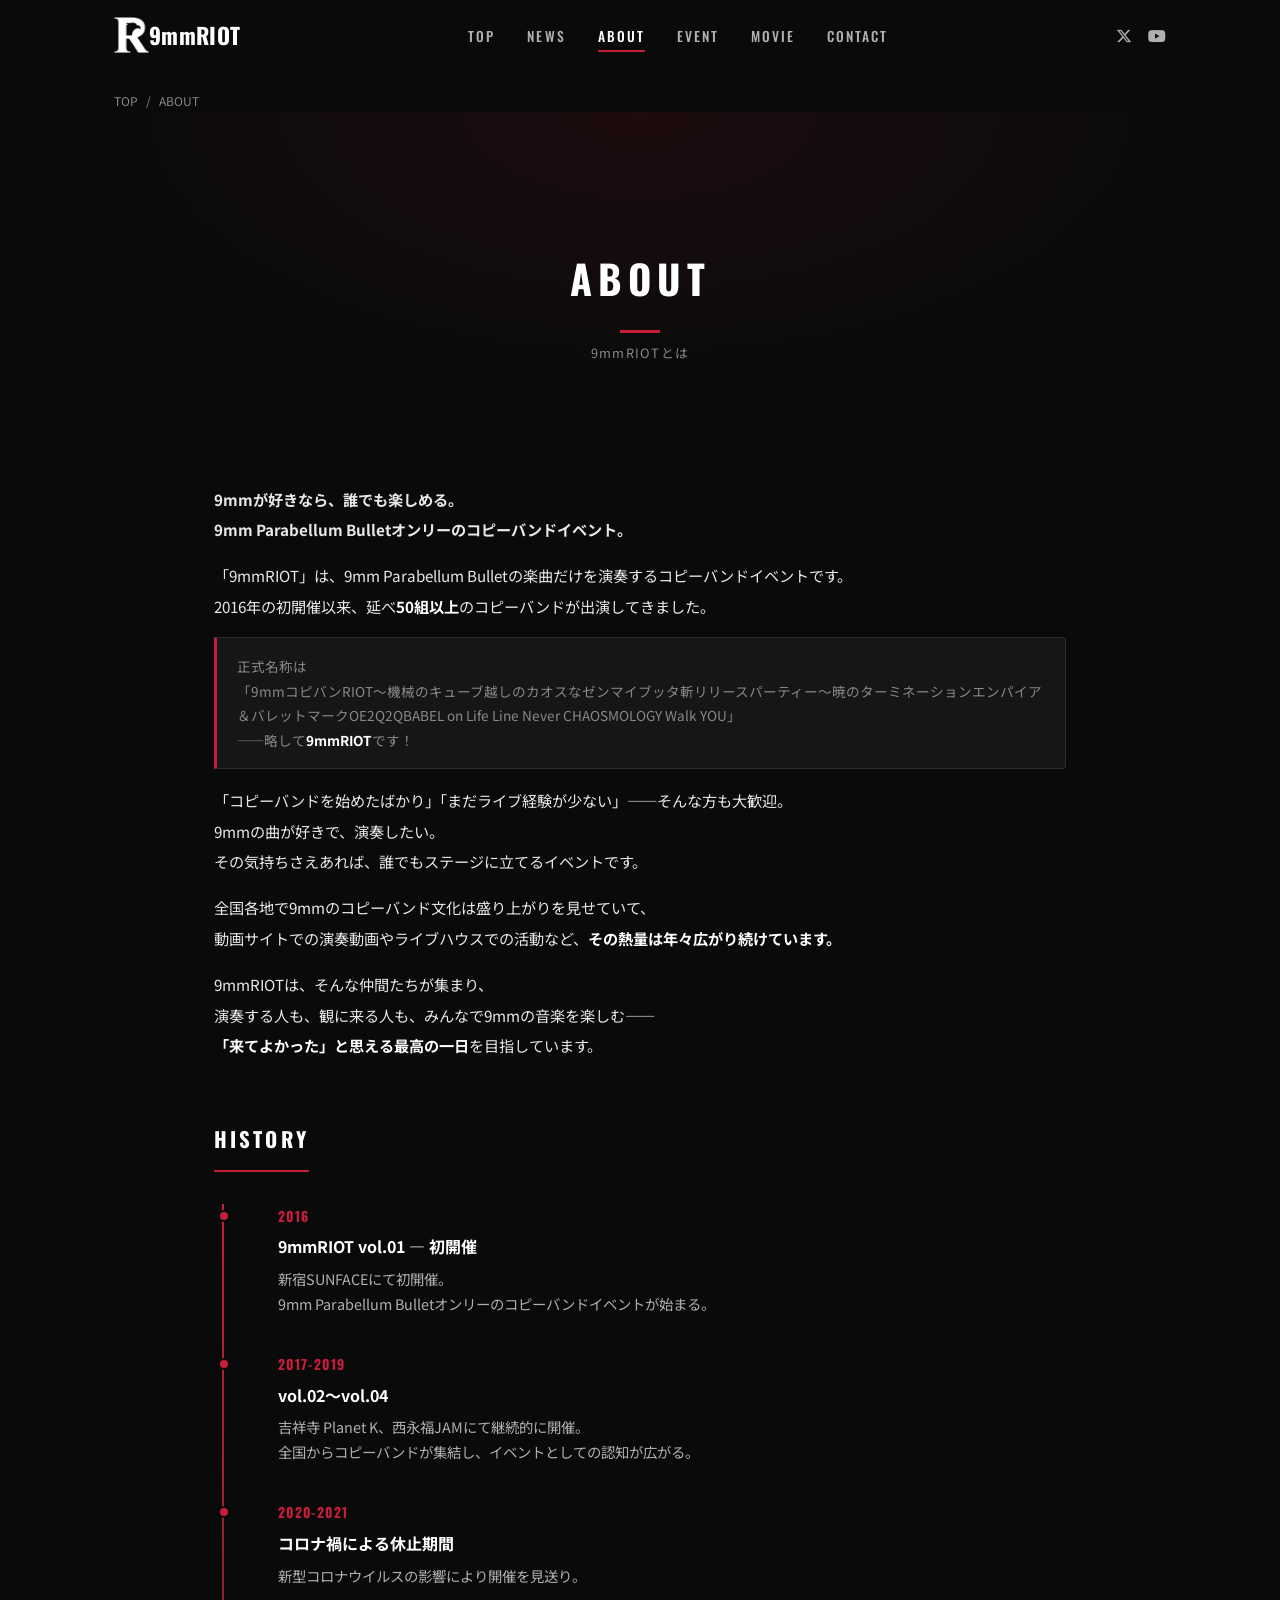
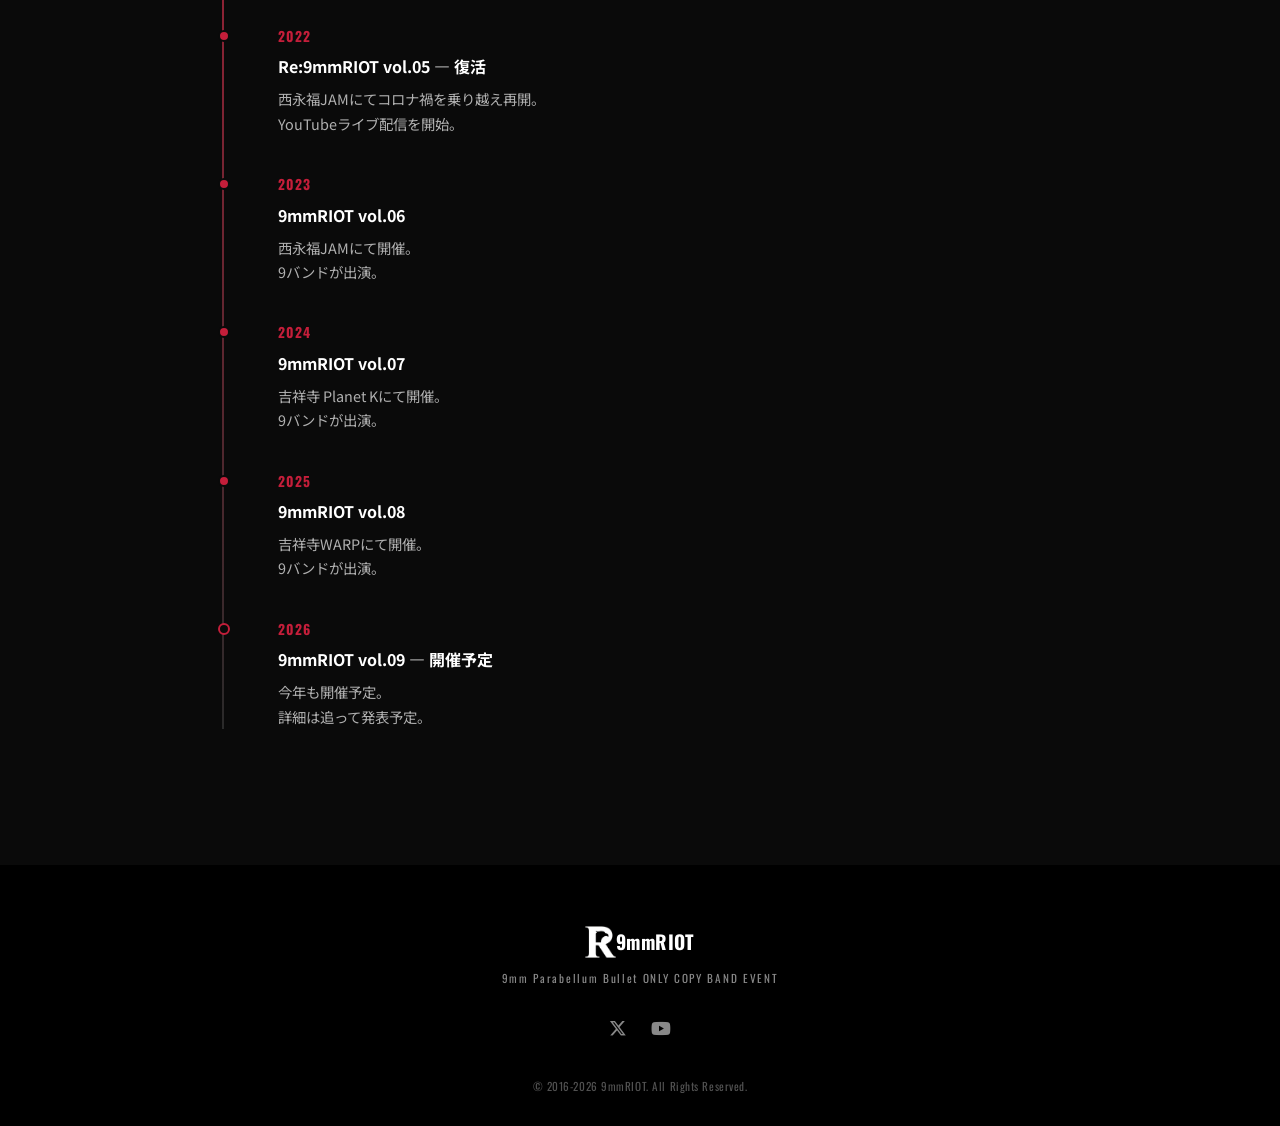
==== commit 8abf3aac: "NEXT EVENT画像サイズ制限・HISTORY年修正・仮画像差替 - NEXT EVENTカードの画像にmax-height:400px追加 - riot9仮画像をRIOT8の開催発表用画像に差替" ====
--- a/pages/about.html
+++ b/pages/about.html
@@ -5,6 +5,22 @@
   <meta name="viewport" content="width=device-width, initial-scale=1.0">
   <title>ABOUT - 9mmRIOT</title>
   <meta name="description" content="9mmRIOTについて。2016年から続く9mm Parabellum Bulletオンリーのコピーバンドイベントの歴史と想い。">
+  <!-- OGP -->
+  <meta property="og:title" content="9mmRIOT - 9mm Parabellum Bullet ONLY COPY BAND EVENT">
+  <meta property="og:description" content="9mm Parabellum Bulletオンリーのコピーバンドイベント。2016年より継続開催、延べ50組以上が出演。">
+  <meta property="og:image" content="../images/logo.png">
+  <meta property="og:type" content="website">
+  <meta name="twitter:card" content="summary">
+  <meta name="twitter:site" content="@9mmRIOT">
+  <!-- Google Analytics（GA4のIDを取得後に有効化）
+  <script async src="https://www.googletagmanager.com/gtag/js?id=G-XXXXXXXXXX"></script>
+  <script>
+    window.dataLayer = window.dataLayer || [];
+    function gtag(){dataLayer.push(arguments);}
+    gtag('js', new Date());
+    gtag('config', 'G-XXXXXXXXXX');
+  </script>
+  -->
   <link rel="icon" href="../favicon.svg" type="image/svg+xml">
   <link rel="icon" href="../images/logo.png" type="image/png">
   <link rel="apple-touch-icon" href="../images/logo.png">
@@ -100,36 +116,50 @@
           <div class="timeline-item">
             <div class="timeline-year">2016</div>
             <div class="timeline-content">
-              <h3>9mmRIOT 初開催</h3>
-              <p>9mm Parabellum Bulletオンリーのコピーバンドイベントとして初開催。</p>
+              <h3>9mmRIOT vol.01 — 初開催</h3>
+              <p>新宿SUNFACEにて初開催。<br>9mm Parabellum Bulletオンリーのコピーバンドイベントが始まる。</p>
             </div>
           </div>
           <div class="timeline-item">
             <div class="timeline-year">2017-2019</div>
             <div class="timeline-content">
-              <h3>9mmRIOT 2〜6</h3>
-              <p>継続的に開催を重ね、全国からコピーバンドが集結。<br>イベントとしての認知が広がる。</p>
-            </div>
-          </div>
-          <div class="timeline-item">
-            <div class="timeline-year">2020-2022</div>
+              <h3>vol.02〜vol.04</h3>
+              <p>吉祥寺 Planet K、西永福JAMにて継続的に開催。<br>全国からコピーバンドが集結し、イベントとしての認知が広がる。</p>
+            </div>
+          </div>
+          <div class="timeline-item">
+            <div class="timeline-year">2020-2021</div>
             <div class="timeline-content">
               <h3>コロナ禍による休止期間</h3>
-              <p>新型コロナウイルスの影響により開催を見送り。<br>再開への想いを温める期間に。</p>
+              <p>新型コロナウイルスの影響により開催を見送り。</p>
+            </div>
+          </div>
+          <div class="timeline-item">
+            <div class="timeline-year">2022</div>
+            <div class="timeline-content">
+              <h3>Re:9mmRIOT vol.05 — 復活</h3>
+              <p>西永福JAMにてコロナ禍を乗り越え再開。<br>YouTubeライブ配信を開始。</p>
             </div>
           </div>
           <div class="timeline-item">
             <div class="timeline-year">2023</div>
             <div class="timeline-content">
-              <h3>9mmRIOT vol.07 — 復活</h3>
-              <p>コロナ禍を乗り越え、待望の再開。<br>YouTubeライブ配信も開始し、会場に来られないファンにも届ける形に進化。</p>
+              <h3>9mmRIOT vol.06</h3>
+              <p>西永福JAMにて開催。<br>9バンドが出演。</p>
+            </div>
+          </div>
+          <div class="timeline-item">
+            <div class="timeline-year">2024</div>
+            <div class="timeline-content">
+              <h3>9mmRIOT vol.07</h3>
+              <p>吉祥寺 Planet Kにて開催。<br>9バンドが出演。</p>
             </div>
           </div>
           <div class="timeline-item">
             <div class="timeline-year">2025</div>
             <div class="timeline-content">
-              <h3>9mmRIOT vol.08 @ 吉祥寺WARP</h3>
-              <p>9バンドが出演。<br>YouTubeでのライブ配信も実施し、アーカイブを公開中。</p>
+              <h3>9mmRIOT vol.08</h3>
+              <p>吉祥寺WARPにて開催。<br>9バンドが出演。</p>
             </div>
           </div>
           <div class="timeline-item timeline-item-next">
--- a/CSS/style.css
+++ b/CSS/style.css
@@ -92,9 +92,6 @@
   padding: 0 24px;
 }
 
-.pc-only {
-  display: inline;
-}
 
 /* ---------- Selection ---------- */
 ::selection {
@@ -684,6 +681,11 @@
   flex: 0 0 380px;
 }
 
+.about-photo {
+  width: 100%;
+  border-radius: 2px;
+}
+
 .about-image-placeholder {
   width: 100%;
   aspect-ratio: 4 / 3;
@@ -779,9 +781,10 @@
 
 .event-card-flyer-img {
   width: 100%;
-  height: 100%;
+  max-height: 400px;
   object-fit: contain;
   background-color: var(--color-black);
+  display: block;
 }
 
 .event-card-info {
@@ -1882,6 +1885,40 @@
   color: var(--color-white);
 }
 
+.entry-subtitle-large {
+  font-size: 1.1rem !important;
+  color: var(--color-text) !important;
+  margin-top: 4px;
+}
+
+.entry-event-info {
+  display: flex;
+  justify-content: center;
+  gap: 24px;
+  margin-top: 16px;
+  flex-wrap: wrap;
+}
+
+.entry-event-info p {
+  font-size: 0.95rem;
+  color: var(--color-text-muted);
+  display: flex;
+  align-items: center;
+  gap: 8px;
+}
+
+.entry-event-info i {
+  color: var(--color-accent);
+}
+
+@media (max-width: 768px) {
+  .entry-event-info {
+    flex-direction: column;
+    align-items: center;
+    gap: 8px;
+  }
+}
+
 .entry-status-sns {
   margin-top: 12px;
   font-size: 0.85rem;
@@ -2064,6 +2101,15 @@
   color: var(--color-text-dim);
 }
 
+.entry-notes a {
+  color: var(--color-accent);
+  font-weight: 600;
+}
+
+.entry-notes a:hover {
+  text-decoration: underline;
+}
+
 /* Entry Steps (応募の流れ) */
 .entry-steps {
   max-width: 600px;
@@ -2219,9 +2265,9 @@
 }
 
 .entry-info-card h3 {
-  font-size: 0.8rem;
+  font-size: 0.95rem;
   font-weight: 600;
-  color: var(--color-text-dim);
+  color: var(--color-text-muted);
   letter-spacing: 0.05em;
   margin-bottom: 8px;
 }
@@ -2237,15 +2283,15 @@
 
 .entry-info-card-value span {
   font-family: var(--font-ja);
-  font-size: 0.85rem;
+  font-size: 0.95rem;
   font-weight: 500;
   color: var(--color-text-muted);
 }
 
 .entry-info-card p {
-  font-size: 0.78rem;
-  color: var(--color-text-dim);
-  line-height: 1.7;
+  font-size: 0.88rem;
+  color: var(--color-text-muted);
+  line-height: 1.8;
 }
 
 /* Floor Live Diagram */
@@ -2332,8 +2378,28 @@
   }
 
   .entry-step {
-    flex-direction: column;
-    align-items: center;
+    flex-direction: row;
+    align-items: flex-start;
+    text-align: left;
+  }
+
+  .entry-info-card {
+    text-align: left;
+  }
+
+  .entry-info-card-icon {
+    margin: 0 0 12px 0;
+  }
+
+  .entry-welcome-box {
+    text-align: left;
+  }
+
+  .entry-status {
+    text-align: left;
+  }
+
+  .entry-cta {
     text-align: center;
   }
 }
@@ -2403,9 +2469,6 @@
     --header-height: 60px;
   }
 
-  .pc-only {
-    display: none;
-  }
 
   /* Header Mobile */
   .logo-img {
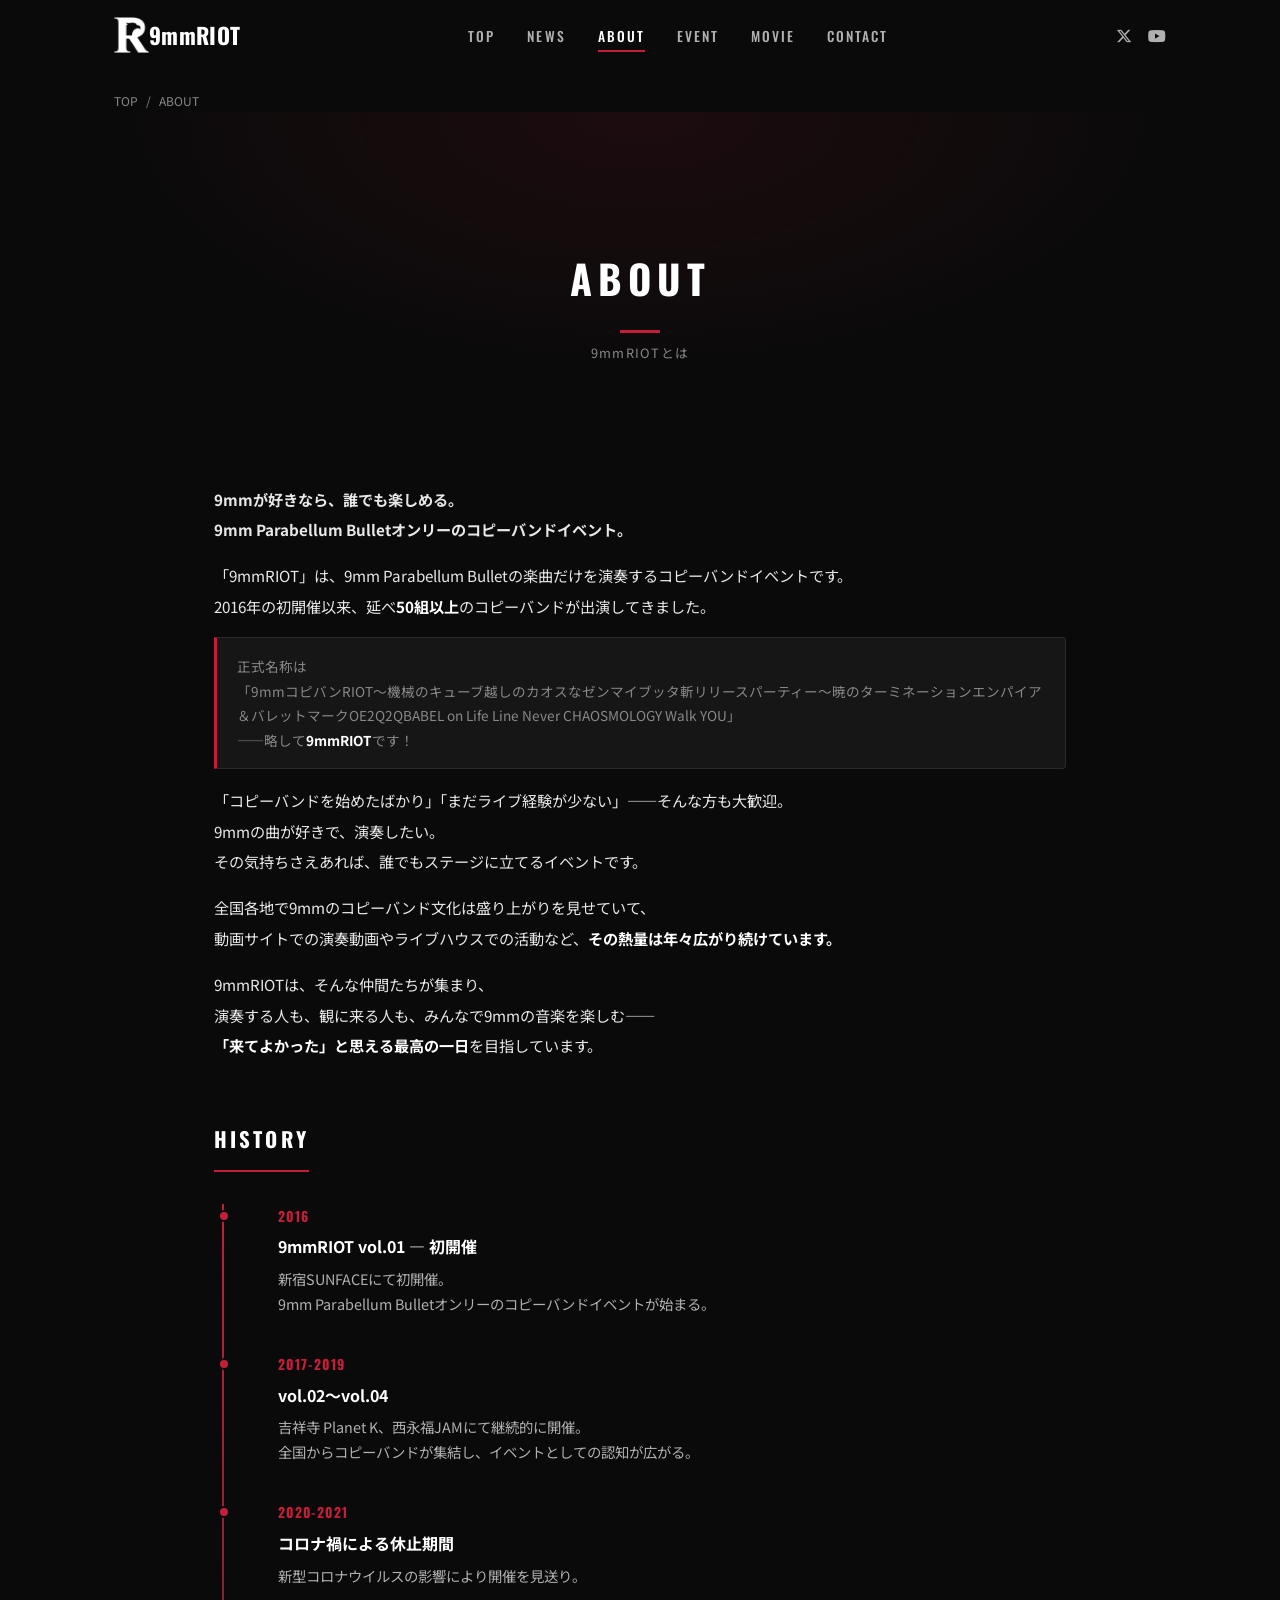
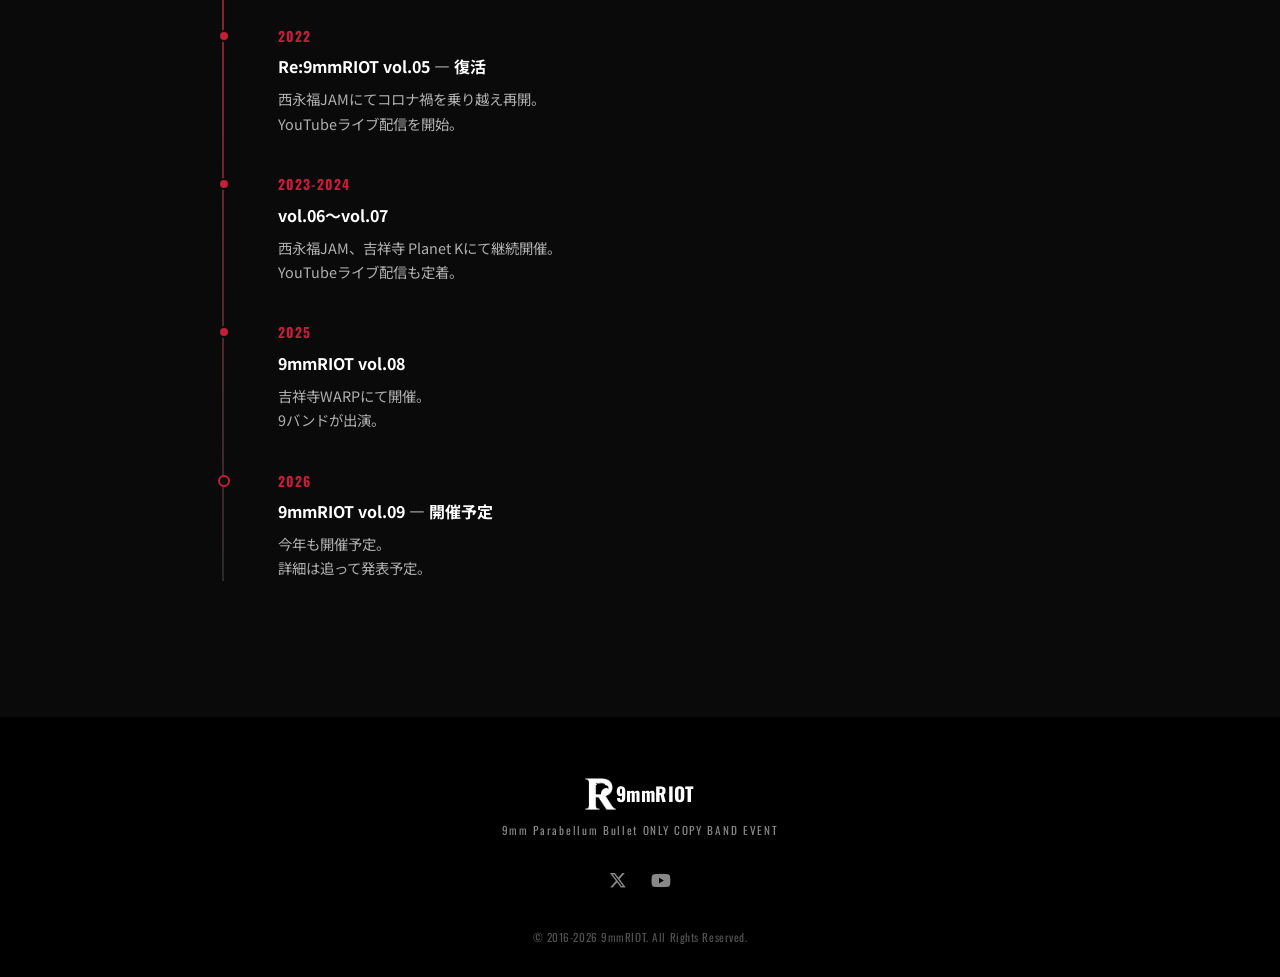
==== commit 630326c1: "HISTORY: vol.06-07を2023-2024にまとめて統一" ====
--- a/pages/about.html
+++ b/pages/about.html
@@ -142,17 +142,10 @@
             </div>
           </div>
           <div class="timeline-item">
-            <div class="timeline-year">2023</div>
+            <div class="timeline-year">2023-2024</div>
             <div class="timeline-content">
-              <h3>9mmRIOT vol.06</h3>
-              <p>西永福JAMにて開催。<br>9バンドが出演。</p>
-            </div>
-          </div>
-          <div class="timeline-item">
-            <div class="timeline-year">2024</div>
-            <div class="timeline-content">
-              <h3>9mmRIOT vol.07</h3>
-              <p>吉祥寺 Planet Kにて開催。<br>9バンドが出演。</p>
+              <h3>vol.06〜vol.07</h3>
+              <p>西永福JAM、吉祥寺 Planet Kにて継続開催。<br>YouTubeライブ配信も定着。</p>
             </div>
           </div>
           <div class="timeline-item">
--- a/CSS/style.css
+++ b/CSS/style.css
@@ -781,15 +781,17 @@
 
 .event-card-flyer-img {
   width: 100%;
-  max-height: 400px;
+  max-height: 280px;
   object-fit: contain;
   background-color: var(--color-black);
   display: block;
+  margin: 0 auto;
 }
 
 .event-card-info {
   flex: 1;
-  padding: 50px 40px;
+  padding: 40px;
+  text-align: center;
 }
 
 .event-card-title {
@@ -803,6 +805,9 @@
 
 .event-card-meta {
   margin-bottom: 32px;
+  max-width: 500px;
+  margin-left: auto;
+  margin-right: auto;
 }
 
 .meta-row {
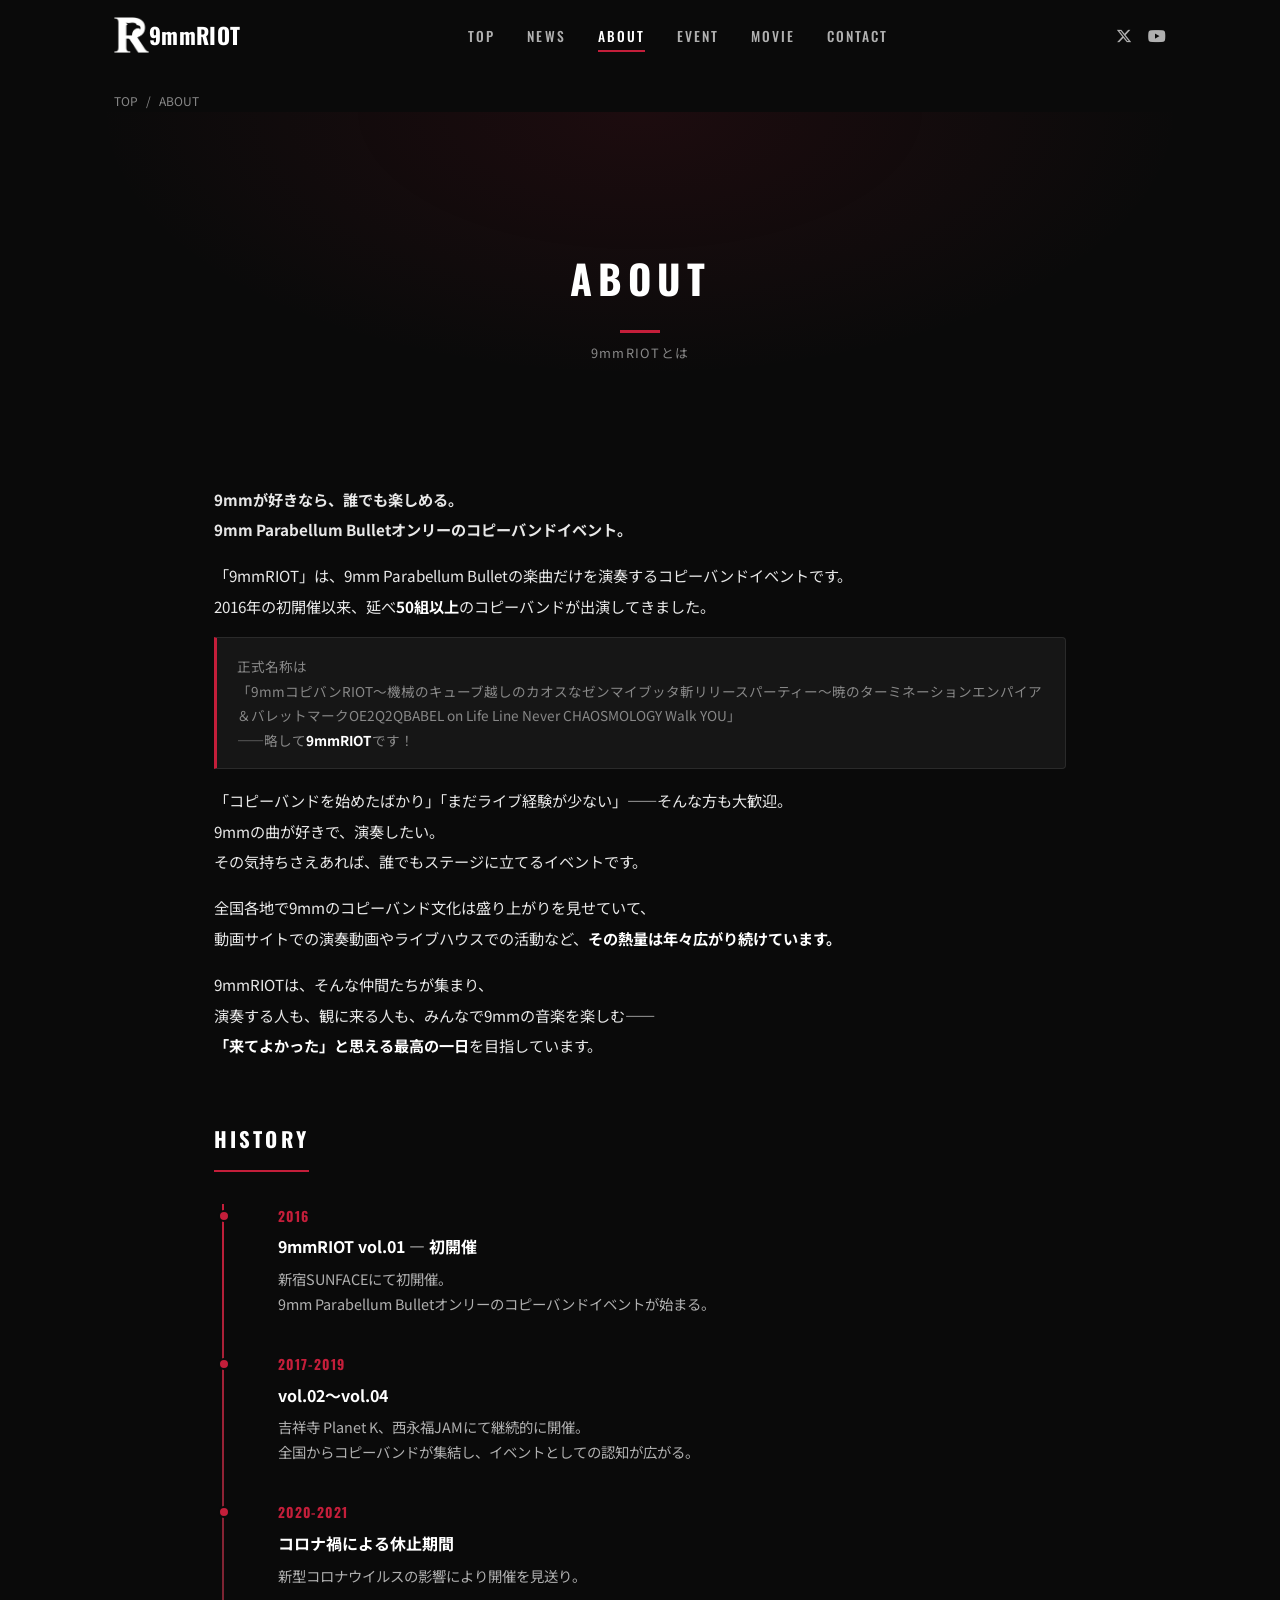
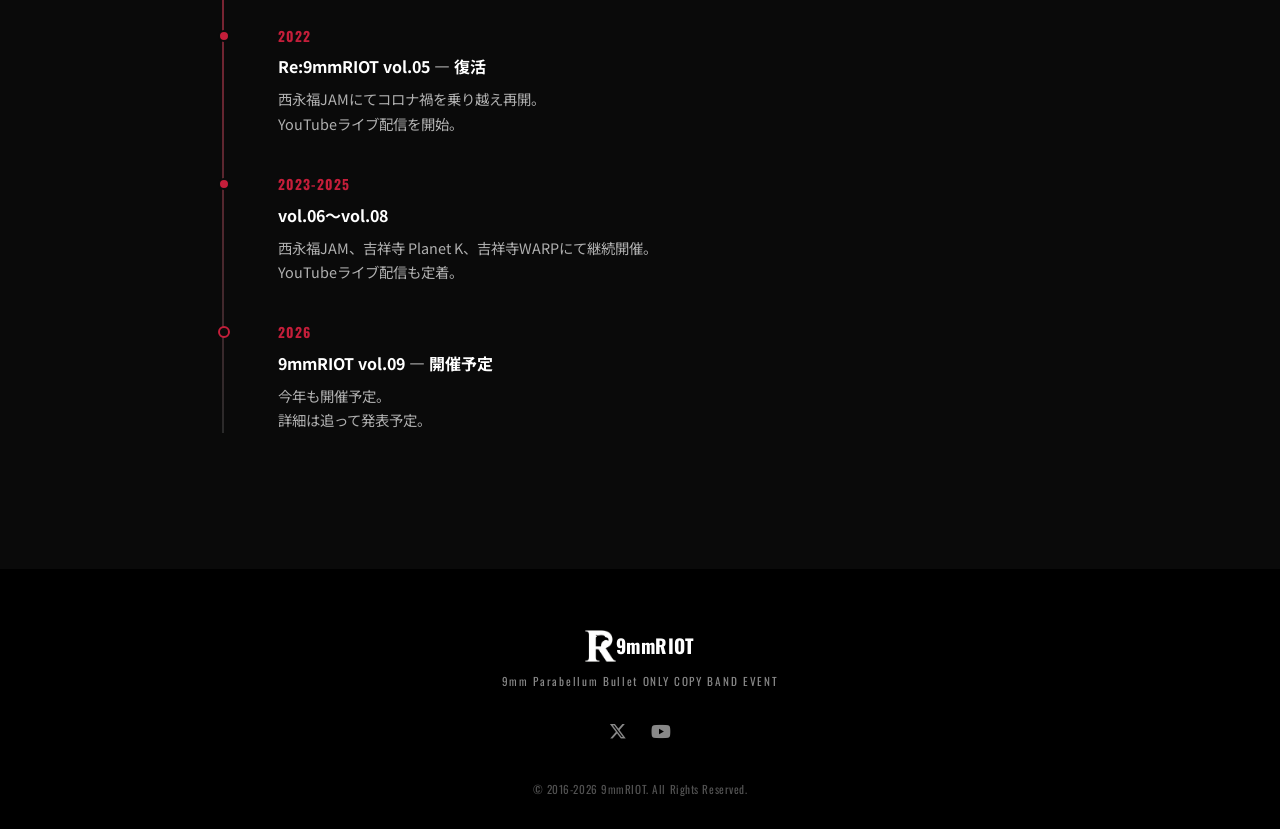
==== commit 14c24632: "HISTORY: vol.06-08を2023-2025にまとめ" ====
--- a/pages/about.html
+++ b/pages/about.html
@@ -142,17 +142,10 @@
             </div>
           </div>
           <div class="timeline-item">
-            <div class="timeline-year">2023-2024</div>
+            <div class="timeline-year">2023-2025</div>
             <div class="timeline-content">
-              <h3>vol.06〜vol.07</h3>
-              <p>西永福JAM、吉祥寺 Planet Kにて継続開催。<br>YouTubeライブ配信も定着。</p>
-            </div>
-          </div>
-          <div class="timeline-item">
-            <div class="timeline-year">2025</div>
-            <div class="timeline-content">
-              <h3>9mmRIOT vol.08</h3>
-              <p>吉祥寺WARPにて開催。<br>9バンドが出演。</p>
+              <h3>vol.06〜vol.08</h3>
+              <p>西永福JAM、吉祥寺 Planet K、吉祥寺WARPにて継続開催。<br>YouTubeライブ配信も定着。</p>
             </div>
           </div>
           <div class="timeline-item timeline-item-next">
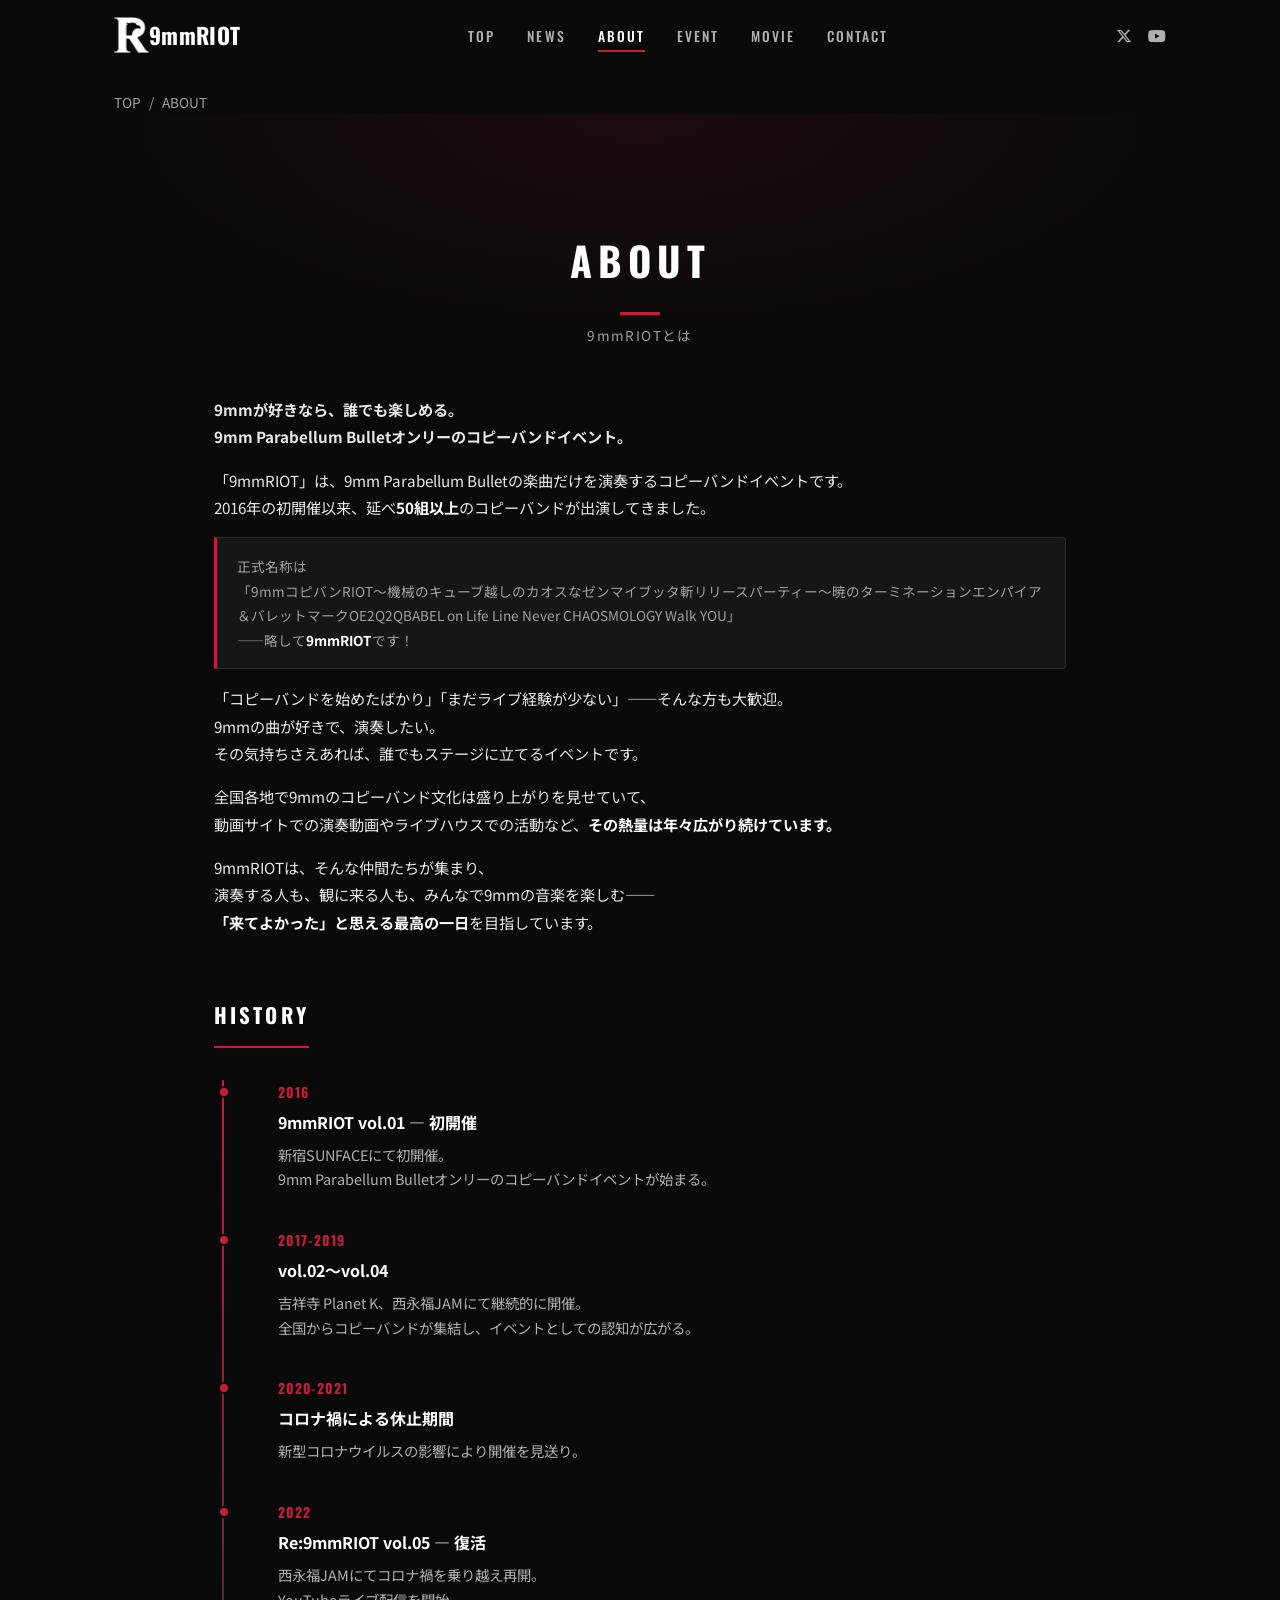
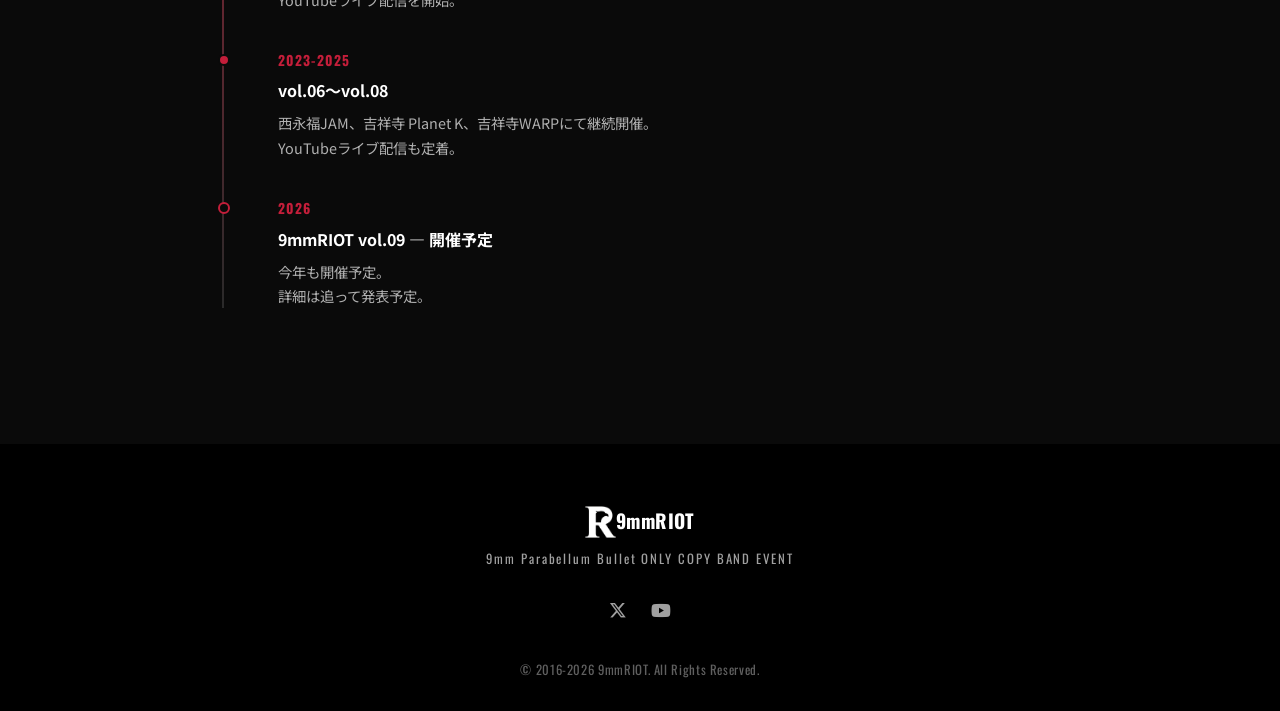
==== commit 73e5bb5c: "OGP画像修正: 黒背景ロゴ画像を作成・絶対URLに変更 - images/ogp.jpg を新規作成（黒背景1200x630にロゴ配置） - 全13ページのog:imageを絶対URLに変更 - L" ====
--- a/pages/about.html
+++ b/pages/about.html
@@ -8,7 +8,7 @@
   <!-- OGP -->
   <meta property="og:title" content="9mmRIOT - 9mm Parabellum Bullet ONLY COPY BAND EVENT">
   <meta property="og:description" content="9mm Parabellum Bulletオンリーのコピーバンドイベント。2016年より継続開催、延べ50組以上が出演。">
-  <meta property="og:image" content="../images/logo.png">
+  <meta property="og:image" content="https://darling-cascaron-e70987.netlify.app/images/ogp.jpg">
   <meta property="og:type" content="website">
   <meta name="twitter:card" content="summary">
   <meta name="twitter:site" content="@9mmRIOT">
--- a/CSS/style.css
+++ b/CSS/style.css
@@ -9,11 +9,11 @@
   /* Colors */
   --color-bg: #0a0a0a;
   --color-bg-section: #111111;
-  --color-bg-alt: #1a1a1a;
+  --color-bg-alt: #161616;
   --color-bg-card: #161616;
   --color-text: #e8e8e8;
   --color-text-muted: #b0b0b0;
-  --color-text-dim: #888888;
+  --color-text-dim: #a0a0a0;
   --color-white: #ffffff;
   --color-black: #000000;
   --color-accent: #c41e3a;
@@ -240,15 +240,18 @@
   background: none;
   border: none;
   cursor: pointer;
-  width: 30px;
-  height: 20px;
+  width: 48px;
+  height: 48px;
   position: relative;
   z-index: 1001;
+  display: none;
+  align-items: center;
+  justify-content: center;
 }
 
 .hamburger span {
   display: block;
-  width: 100%;
+  width: 24px;
   height: 2px;
   background-color: var(--color-white);
   position: absolute;
@@ -256,9 +259,9 @@
   transition: var(--transition-base);
 }
 
-.hamburger span:nth-child(1) { top: 0; }
+.hamburger span:nth-child(1) { top: 12px; }
 .hamburger span:nth-child(2) { top: 50%; transform: translateY(-50%); }
-.hamburger span:nth-child(3) { bottom: 0; }
+.hamburger span:nth-child(3) { bottom: 12px; }
 
 .hamburger.active span:nth-child(1) {
   top: 50%;
@@ -511,7 +514,7 @@
 }
 
 .section-subtitle {
-  font-size: 0.8rem;
+  font-size: 0.85rem;
   color: var(--color-text-dim);
   margin-top: 8px;
   letter-spacing: 0.1em;
@@ -557,7 +560,7 @@
 
 .news-tag {
   font-family: var(--font-en);
-  font-size: 0.65rem;
+  font-size: 0.8rem;
   font-weight: 600;
   letter-spacing: 0.1em;
   padding: 3px 12px;
@@ -619,7 +622,7 @@
   font-size: 1.2rem;
   font-weight: 700;
   margin-bottom: 20px;
-  line-height: 2;
+  line-height: 1.8;
   color: var(--color-white);
 }
 
@@ -1136,7 +1139,7 @@
 
 .footer-desc {
   font-family: var(--font-en);
-  font-size: 0.7rem;
+  font-size: 0.8rem;
   letter-spacing: 0.15em;
   color: var(--color-text-dim);
   margin-bottom: 24px;
@@ -1161,7 +1164,7 @@
 
 .footer-copy {
   font-family: var(--font-en);
-  font-size: 0.7rem;
+  font-size: 0.8rem;
   color: var(--color-text-dim);
   letter-spacing: 0.05em;
   opacity: 0.6;
@@ -1219,8 +1222,8 @@
    SUB PAGE COMMON STYLES
    ============================================================ */
 .page-header {
-  padding-top: calc(var(--header-height) + 60px);
-  padding-bottom: 60px;
+  padding-top: calc(var(--header-height) + 40px);
+  padding-bottom: 24px;
   text-align: center;
   background:
     radial-gradient(ellipse at 50% 0%, rgba(196, 30, 58, 0.1) 0%, transparent 60%),
@@ -1232,7 +1235,7 @@
 }
 
 .page-body {
-  padding: 60px 0 100px;
+  padding: 24px 0 100px;
 }
 
 .page-body .container {
@@ -1244,7 +1247,7 @@
   max-width: var(--container-width);
   margin: 0 auto;
   padding: calc(var(--header-height) + 20px) 24px 0;
-  font-size: 0.75rem;
+  font-size: 0.85rem;
   color: var(--color-text-dim);
 }
 
@@ -1286,14 +1289,14 @@
 .about-page-lead {
   font-size: 1.3rem;
   font-weight: 700;
-  line-height: 2.2;
+  line-height: 1.8;
   color: var(--color-white);
   margin-bottom: 28px;
 }
 
 .about-section-block p {
   font-size: 0.95rem;
-  line-height: 2;
+  line-height: 1.8;
   margin-bottom: 16px;
   color: var(--color-text);
 }
@@ -1700,7 +1703,7 @@
 }
 
 .flyer-filename {
-  font-size: 0.65rem !important;
+  font-size: 0.8rem !important;
   opacity: 0.3 !important;
   font-family: monospace !important;
 }
@@ -1813,7 +1816,7 @@
   }
 
   .event-page-nav-link {
-    font-size: 0.75rem;
+    font-size: 0.85rem;
   }
 }
 
@@ -2074,6 +2077,61 @@
   border-radius: 50%;
 }
 
+/* Entry Announce Banner */
+.entry-announce {
+  text-align: center;
+  padding: 32px 24px;
+  margin-bottom: 24px;
+  background:
+    radial-gradient(ellipse at 50% 50%, rgba(196, 30, 58, 0.15) 0%, transparent 70%),
+    var(--color-bg-card);
+  border: 2px solid rgba(196, 30, 58, 0.4);
+  border-radius: 8px;
+}
+
+.entry-announce-date {
+  font-family: var(--font-en);
+  font-size: 1rem;
+  font-weight: 600;
+  letter-spacing: 0.1em;
+  color: var(--color-accent);
+  margin-bottom: 8px;
+}
+
+.entry-announce-date i {
+  margin-right: 8px;
+}
+
+.entry-announce-datetime {
+  font-family: var(--font-en);
+  font-size: 2.5rem;
+  font-weight: 900;
+  color: var(--color-white);
+  line-height: 1.2;
+  margin-bottom: 16px;
+}
+
+.entry-announce-sub {
+  font-size: 0.9rem;
+  color: var(--color-text-muted);
+}
+
+@media (max-width: 768px) {
+  .entry-announce-sub {
+    text-align: left;
+  }
+}
+
+@media (max-width: 480px) {
+  .entry-announce {
+    padding: 24px 16px;
+  }
+
+  .entry-announce-datetime {
+    font-size: 1.8rem;
+  }
+}
+
 /* Entry Welcome Box */
 .entry-welcome-box {
   background: linear-gradient(135deg, rgba(196, 30, 58, 0.08), rgba(196, 30, 58, 0.02));
@@ -2101,8 +2159,48 @@
   line-height: 2;
 }
 
+/* DM Copy Box */
+.entry-dm-copybox {
+  position: relative;
+  margin-top: 12px;
+  background-color: var(--color-bg);
+  border: 1px solid var(--color-border);
+  border-radius: 4px;
+  padding: 16px;
+}
+
+.entry-dm-copybox pre {
+  font-family: var(--font-ja);
+  font-size: 0.85rem;
+  color: var(--color-text);
+  white-space: pre-wrap;
+  line-height: 1.8;
+  margin: 0;
+}
+
+.btn-copy {
+  position: absolute;
+  top: 8px;
+  right: 8px;
+  font-family: var(--font-en);
+  font-size: 0.75rem;
+  font-weight: 600;
+  letter-spacing: 0.05em;
+  padding: 6px 14px;
+  background-color: var(--color-accent);
+  color: var(--color-white);
+  border: none;
+  border-radius: 2px;
+  cursor: pointer;
+  transition: background-color var(--transition-fast);
+}
+
+.btn-copy:hover {
+  background-color: var(--color-accent-hover);
+}
+
 .entry-note-small {
-  font-size: 0.8rem;
+  font-size: 0.85rem;
   color: var(--color-text-dim);
 }
 
@@ -2172,7 +2270,7 @@
   padding: 10px 14px;
   background: rgba(196, 30, 58, 0.06);
   border-radius: 4px;
-  font-size: 0.8rem;
+  font-size: 0.85rem;
   color: var(--color-text-muted);
 }
 
@@ -2187,8 +2285,8 @@
   background: rgba(196, 30, 58, 0.1);
   border: 1px solid rgba(196, 30, 58, 0.3);
   border-radius: 4px;
-  font-size: 0.8rem;
-  color: var(--color-accent);
+  font-size: 0.875rem;
+  color: var(--color-white);
   font-weight: 500;
   line-height: 1.7;
 }
@@ -2215,7 +2313,7 @@
 .entry-dm-label {
   background-color: rgba(196, 30, 58, 0.1);
   padding: 8px 14px;
-  font-size: 0.8rem;
+  font-size: 0.85rem;
   font-weight: 600;
   color: var(--color-white);
 }
@@ -2320,7 +2418,7 @@
 }
 
 .floor-stage-label {
-  font-size: 0.75rem;
+  font-size: 0.85rem;
   color: var(--color-text-dim);
   text-align: center;
   margin-bottom: 16px;
@@ -2485,7 +2583,7 @@
   }
 
   .hamburger {
-    display: block;
+    display: flex;
   }
 
   .global-nav {
@@ -2668,4 +2766,30 @@
   .past-events-grid {
     grid-template-columns: 1fr;
   }
-}
+
+  /* Hero高さ削減 */
+  .hero {
+    min-height: 400px;
+  }
+
+  /* ステップ区切り線非表示 */
+  .entry-step-connector {
+    display: none;
+  }
+
+  /* 募集要項カード余白縮小 */
+  .entry-info-card {
+    padding: 20px 16px;
+  }
+
+  /* テーブルthの幅制限解除 */
+  .event-detail-table th {
+    width: auto;
+    white-space: normal;
+  }
+
+  /* イベントナビ */
+  .event-page-nav-link {
+    font-size: 0.85rem;
+  }
+}
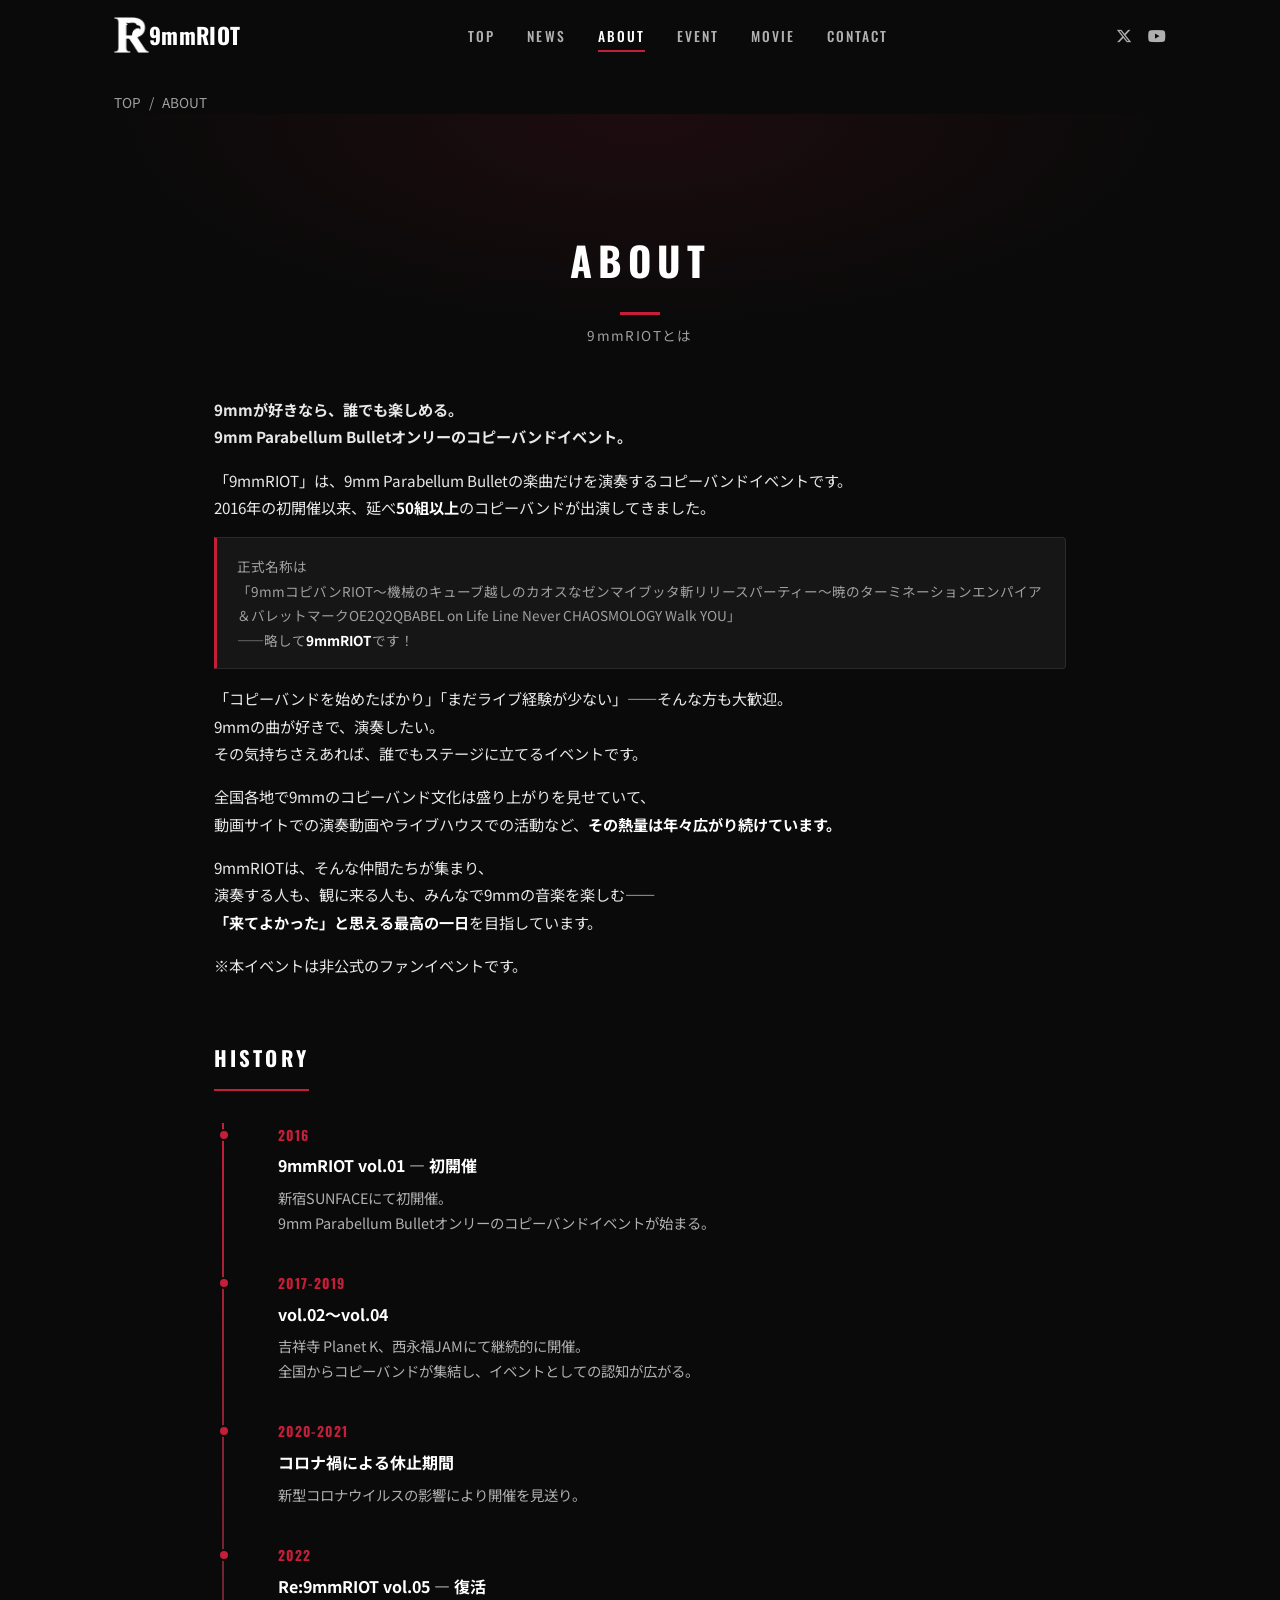
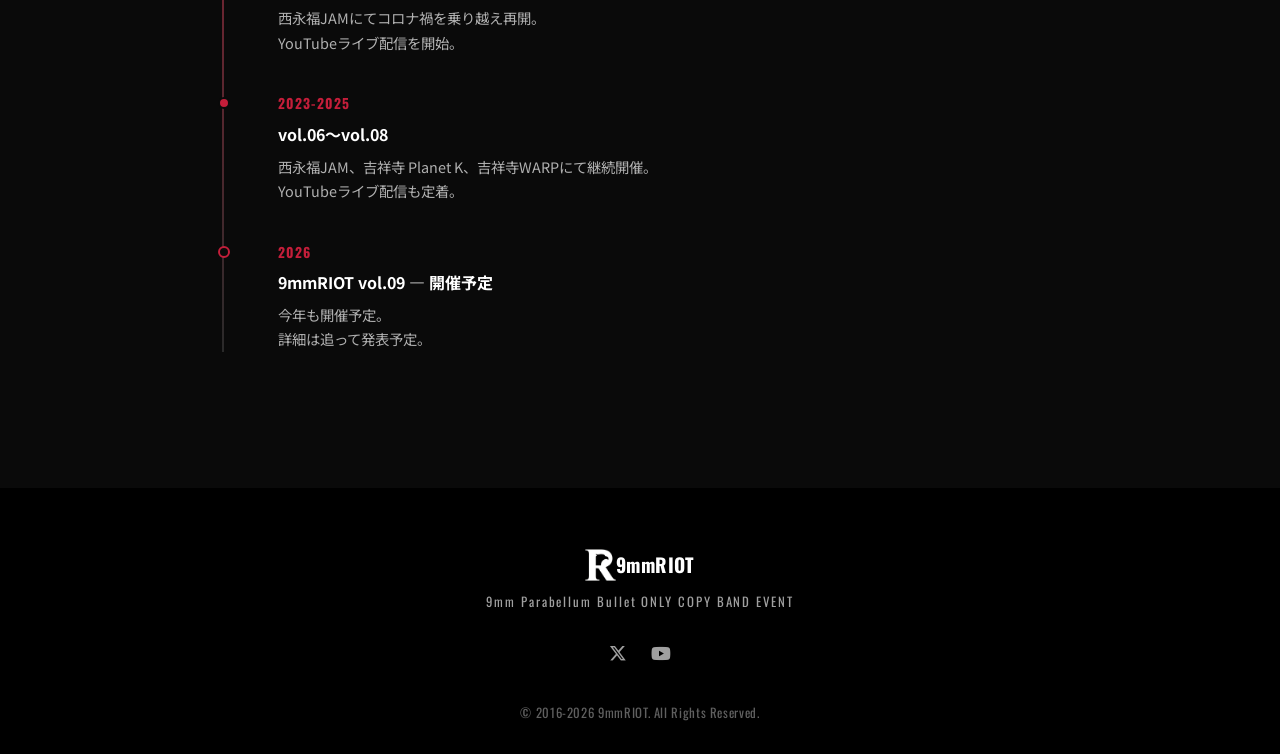
==== commit 782f4b0a: "非公式記載をTOP・ABOUTに配置、バンド名修正 - 「※本イベントは非公式のファンイベントです。」をTOP・ABOUTの紹介文下に配置 - フッターからは削除（全13ページ） - riot1: キ" ====
--- a/pages/about.html
+++ b/pages/about.html
@@ -8,7 +8,7 @@
   <!-- OGP -->
   <meta property="og:title" content="9mmRIOT - 9mm Parabellum Bullet ONLY COPY BAND EVENT">
   <meta property="og:description" content="9mm Parabellum Bulletオンリーのコピーバンドイベント。2016年より継続開催、延べ50組以上が出演。">
-  <meta property="og:image" content="https://darling-cascaron-e70987.netlify.app/images/ogp.jpg">
+  <meta property="og:image" content="https://9mmriot-official.netlify.app/images/ogp.jpg">
   <meta property="og:type" content="website">
   <meta name="twitter:card" content="summary">
   <meta name="twitter:site" content="@9mmRIOT">
@@ -106,6 +106,7 @@
             演奏する人も、観に来る人も、みんなで9mmの音楽を楽しむ——<br>
             <strong>「来てよかった」と思える最高の一日</strong>を目指しています。
           </p>
+          <p class="about-unofficial">※本イベントは非公式のファンイベントです。</p>
         </div>
       </section>
 
--- a/CSS/style.css
+++ b/CSS/style.css
@@ -636,6 +636,12 @@
   color: var(--color-white);
 }
 
+.about-unofficial {
+  font-size: 0.8rem;
+  color: var(--color-text-dim);
+  margin-bottom: 16px;
+}
+
 .about-stats {
   display: flex;
   gap: 40px;
@@ -1162,6 +1168,13 @@
   color: var(--color-accent);
 }
 
+.footer-unofficial {
+  font-size: 0.75rem;
+  color: var(--color-text-dim);
+  margin-bottom: 12px;
+  opacity: 0.6;
+}
+
 .footer-copy {
   font-family: var(--font-en);
   font-size: 0.8rem;
@@ -2161,12 +2174,13 @@
 
 /* DM Copy Box */
 .entry-dm-copybox {
-  position: relative;
   margin-top: 12px;
   background-color: var(--color-bg);
   border: 1px solid var(--color-border);
   border-radius: 4px;
   padding: 16px;
+  display: flex;
+  flex-direction: column;
 }
 
 .entry-dm-copybox pre {
@@ -2176,12 +2190,13 @@
   white-space: pre-wrap;
   line-height: 1.8;
   margin: 0;
+  order: 1;
 }
 
 .btn-copy {
-  position: absolute;
-  top: 8px;
-  right: 8px;
+  align-self: flex-end;
+  order: 2;
+  margin-top: 12px;
   font-family: var(--font-en);
   font-size: 0.75rem;
   font-weight: 600;
@@ -2772,6 +2787,19 @@
     min-height: 400px;
   }
 
+  /* ステップを縦並びに変更 */
+  .entry-step {
+    flex-direction: column;
+    gap: 12px;
+    padding: 20px 16px;
+  }
+
+  .entry-step-num {
+    width: 40px;
+    height: 40px;
+    font-size: 1.1rem;
+  }
+
   /* ステップ区切り線非表示 */
   .entry-step-connector {
     display: none;
